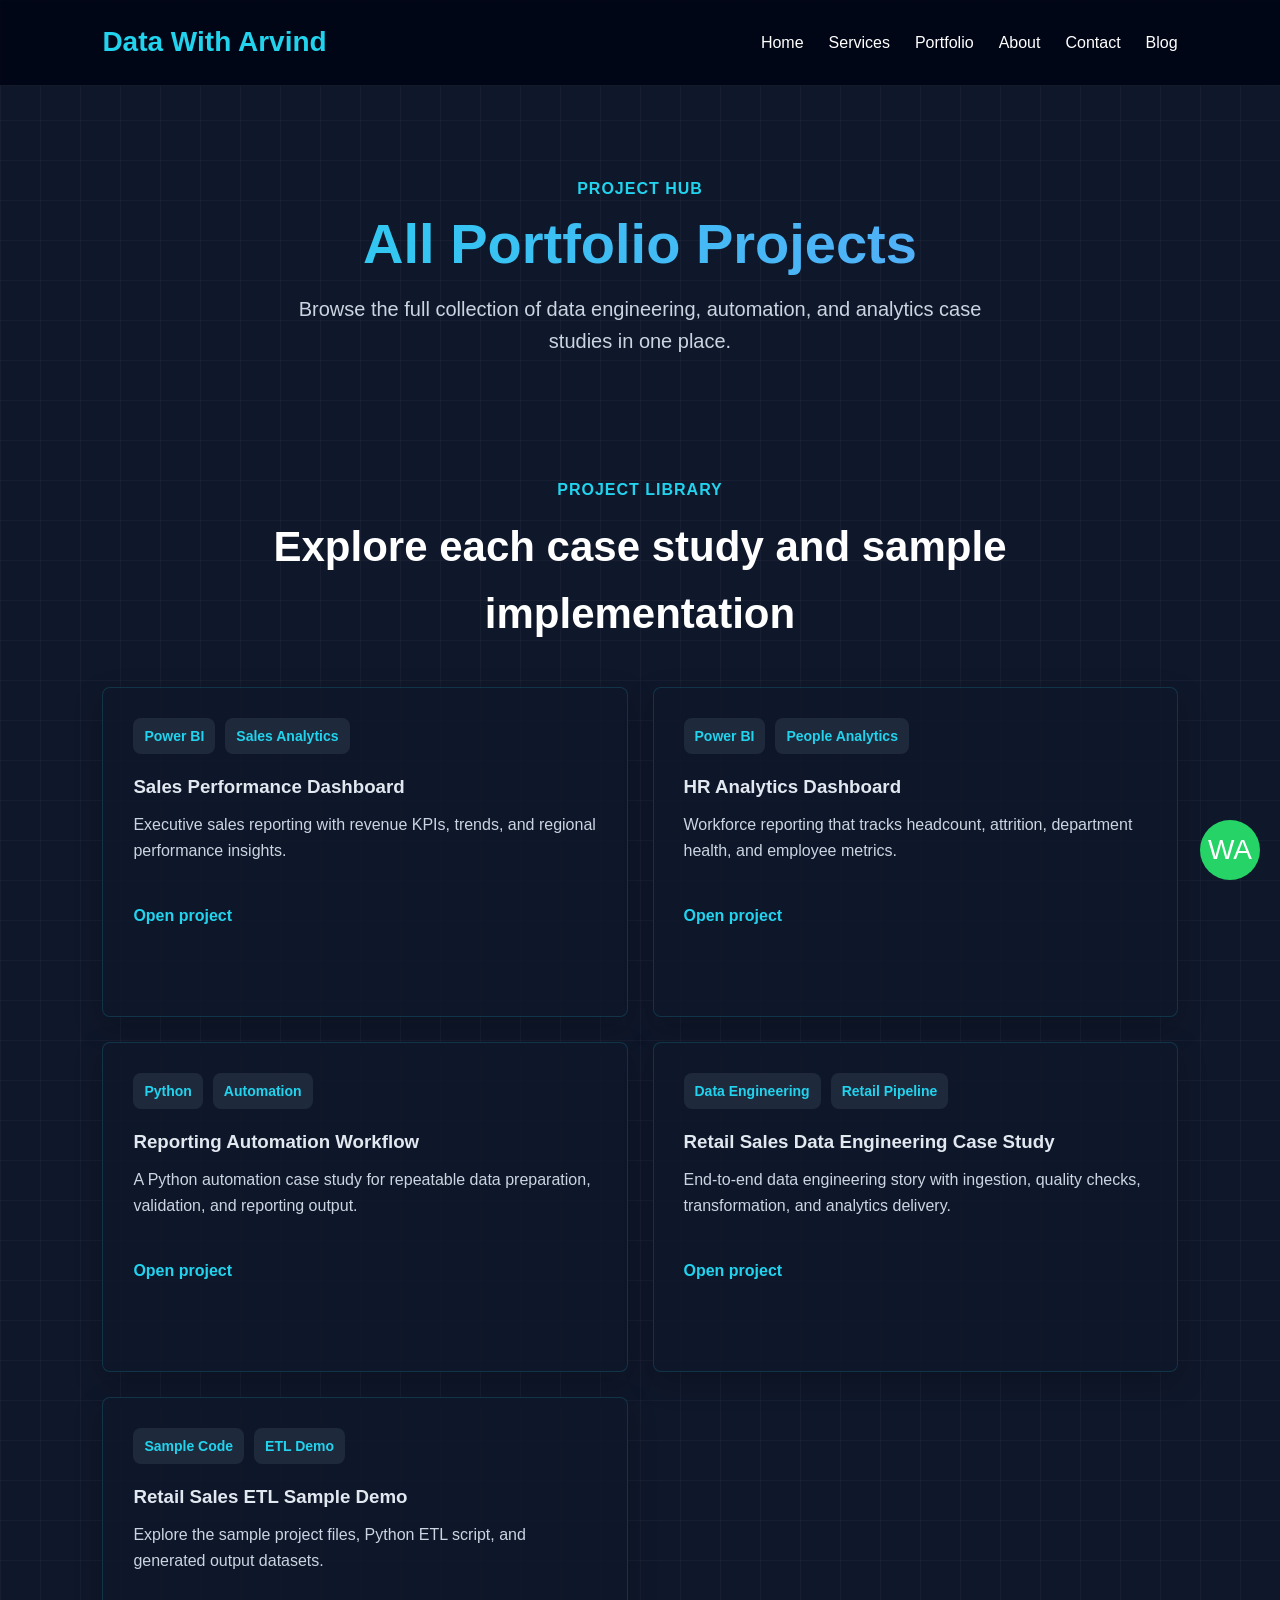
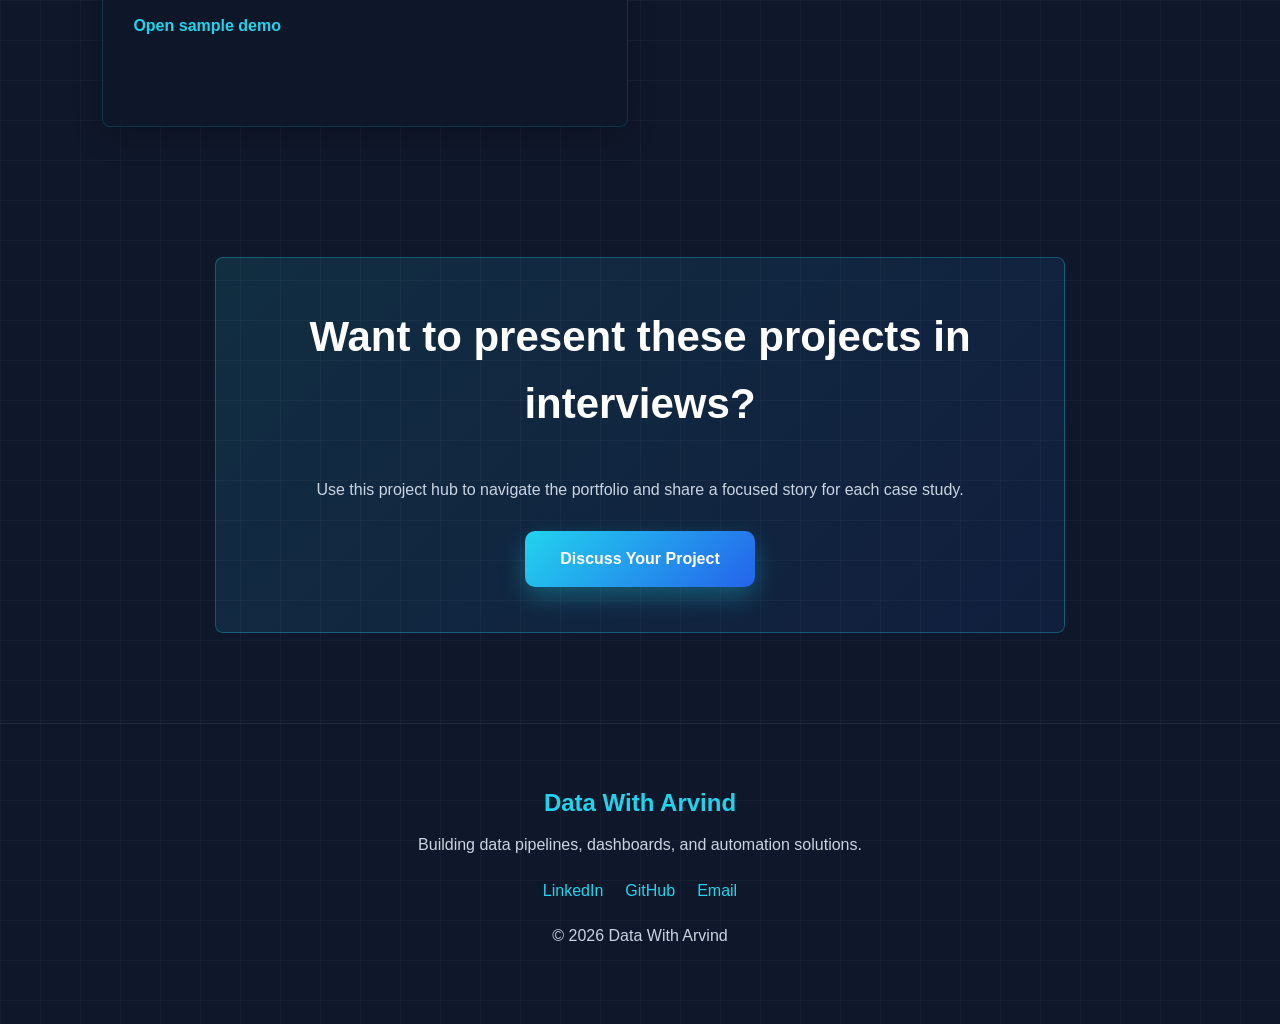
==== projects/index.html @ 4827dde5 "Add project hub navigation, portfolio button, and new project pages" ====
<!DOCTYPE html>
<html lang="en">
<head>
<meta charset="UTF-8">
<meta name="viewport" content="width=device-width, initial-scale=1.0">
<meta name="description" content="Project hub for Data With Arvind portfolio, showing data engineering, automation, and dashboard case studies.">
<title>Project Hub | Data With Arvind</title>
<link rel="stylesheet" href="../css/style.css">
</head>

<body>
<nav aria-label="Primary navigation">
<a class="logo" href="../index.html">Data With Arvind</a>
<ul>
<li><a href="../index.html">Home</a></li>
<li><a href="../services.html">Services</a></li>
<li><a href="../portfolio.html">Portfolio</a></li>
<li><a href="../about.html">About</a></li>
<li><a href="../contact.html">Contact</a></li>
<li><a href="../blog.html">Blog</a></li>
</ul>
</nav>

<main>
<section class="page-header portfolio-header">
<span class="section-kicker">Project Hub</span>
<h1>All Portfolio Projects</h1>
<p>Browse the full collection of data engineering, automation, and analytics case studies in one place.</p>
</section>

<section class="section" aria-labelledby="hub-title">
<span class="section-kicker">Project Library</span>
<h2 id="hub-title">Explore each case study and sample implementation</h2>
<div class="portfolio-grid">
<article class="card project-card">
<div class="project-meta">
<span>Power BI</span>
<span>Sales Analytics</span>
</div>
<h3>Sales Performance Dashboard</h3>
<p>Executive sales reporting with revenue KPIs, trends, and regional performance insights.</p>
<a href="sales-dashboard.html" class="text-link">Open project</a>
</article>

<article class="card project-card">
<div class="project-meta">
<span>Power BI</span>
<span>People Analytics</span>
</div>
<h3>HR Analytics Dashboard</h3>
<p>Workforce reporting that tracks headcount, attrition, department health, and employee metrics.</p>
<a href="hr-dashboard.html" class="text-link">Open project</a>
</article>

<article class="card project-card">
<div class="project-meta">
<span>Python</span>
<span>Automation</span>
</div>
<h3>Reporting Automation Workflow</h3>
<p>A Python automation case study for repeatable data preparation, validation, and reporting output.</p>
<a href="python-automation.html" class="text-link">Open project</a>
</article>

<article class="card project-card">
<div class="project-meta">
<span>Data Engineering</span>
<span>Retail Pipeline</span>
</div>
<h3>Retail Sales Data Engineering Case Study</h3>
<p>End-to-end data engineering story with ingestion, quality checks, transformation, and analytics delivery.</p>
<a href="data-engineering-case-study.html" class="text-link">Open project</a>
</article>

<article class="card project-card">
<div class="project-meta">
<span>Sample Code</span>
<span>ETL Demo</span>
</div>
<h3>Retail Sales ETL Sample Demo</h3>
<p>Explore the sample project files, Python ETL script, and generated output datasets.</p>
<a href="data-engineering-sample-demo.html" class="text-link">Open sample demo</a>
</article>
</div>
</section>

<section class="section cta-section" aria-labelledby="hub-cta-title">
<div class="cta-panel">
<h2 id="hub-cta-title">Want to present these projects in interviews?</h2>
<p>Use this project hub to navigate the portfolio and share a focused story for each case study.</p>
<a href="../contact.html" class="btn-primary">Discuss Your Project</a>
</div>
</section>
</main>

<footer class="footer">
<h2>Data With Arvind</h2>
<p>Building data pipelines, dashboards, and automation solutions.</p>
<div class="footer-links">
<a href="https://www.linkedin.com/" target="_blank" rel="noopener">LinkedIn</a>
<a href="https://github.com/" target="_blank" rel="noopener">GitHub</a>
<a href="mailto:data_with_arvind@gmail.com">Email</a>
</div>
<p>&copy; 2026 Data With Arvind</p>
</footer>

<a href="https://wa.me/918861333476" class="whatsapp-btn" aria-label="Chat on WhatsApp">
WA
</a>

</body>
</html>
---- css/style.css ----
/* RESET */
*{
    margin:0;
    padding:0;
    box-sizing:border-box;
    font-family:'Segoe UI',sans-serif;
}

/* BODY */
body{
    background:#0f172a;
    color:#ffffff;
    line-height:1.6;

    background-image:
    linear-gradient(rgba(255,255,255,.03) 1px, transparent 1px),
    linear-gradient(90deg, rgba(255,255,255,.03) 1px, transparent 1px);

    background-size:40px 40px;
}

/* NAVBAR */
nav{
    display:flex;
    justify-content:space-between;
    align-items:center;

    padding:20px 8%;

    position:sticky;
    top:0;
    z-index:1000;

    background:rgba(2,6,23,.95);
    backdrop-filter:blur(15px);

    border-bottom:1px solid rgba(255,255,255,.08);
}

.logo{
    font-size:28px;
    font-weight:700;
    color:#22d3ee;
    text-decoration:none;
}

nav ul{
    display:flex;
    gap:25px;
    list-style:none;
}

nav a{
    text-decoration:none;
    color:white;
    transition:.3s;
}

nav a:hover{
    color:#22d3ee;
}

/* HERO */
.hero{
    min-height:90vh;

    display:flex;
    align-items:center;
    justify-content:space-between;

    gap:50px;

    padding:80px 8%;
}

.hero-left,
.hero-right{
    flex:1;
}

.hero-right{
    display:flex;
    justify-content:center;
    align-items:center;
}

.hero-tag{
    color:#22d3ee;
    font-weight:600;
    letter-spacing:1px;
}

.hero h1{
    font-size:68px;
    line-height:1.1;
    margin:20px 0;

    background:linear-gradient(
    90deg,
    #22d3ee,
    #60a5fa
    );

    -webkit-background-clip:text;
    -webkit-text-fill-color:transparent;
}

.hero p{
    color:#cbd5e1;
    font-size:20px;
    max-width:650px;
}

/* BUTTONS */
.hero-buttons{
    display:flex;
    gap:15px;
    margin-top:30px;
}

.hero-benefits{
    list-style:none;
    margin:28px 0 0;
    padding:0;
    display:grid;
    gap:12px;
}

.hero-benefits li{
    color:#cbd5e1;
    padding-left:22px;
    position:relative;
}

.hero-benefits li:before{
    content:'✔';
    position:absolute;
    left:0;
    top:0;
    color:#22d3ee;
}

.btn-primary{
    display:inline-block;

    padding:15px 35px;

    border-radius:10px;

    text-decoration:none;
    font-weight:700;

    background:linear-gradient(
    135deg,
    #22d3ee,
    #2563eb
    );

    color:white;

    transition:.3s;

    box-shadow:
    0 10px 25px rgba(34,211,238,.3);
}

.btn-primary:hover{
    transform:translateY(-4px);
}

.btn-secondary{
    display:inline-block;

    padding:15px 35px;

    border-radius:10px;

    text-decoration:none;
    font-weight:700;

    border:2px solid #22d3ee;

    color:#22d3ee;

    transition:.3s;
}

.btn-secondary:hover{
    background:#22d3ee;
    color:black;
}

/* TRUST BADGES */
.trust-badges{
    display:flex;
    gap:15px;
    flex-wrap:wrap;

    margin-top:25px;

    color:#94a3b8;
}

/* SECTION */
.section{
    padding:90px 8%;
    position:relative;
}

.project-nav{
    padding:30px 8%;
}

.project-nav ul{
    display:flex;
    flex-wrap:wrap;
    gap:18px;
    list-style:none;
}

.project-nav li{
    background:rgba(30,41,59,.9);
    border:1px solid rgba(56,189,248,.2);
    border-radius:999px;
    padding:10px 18px;
}

.project-nav a{
    color:#7dd3fc;
    text-decoration:none;
    font-weight:600;
}

.project-nav a:hover{
    color:#ffffff;
}

.section.section-alt{
    background:rgba(255,255,255,.02);
    border-top:1px solid rgba(255,255,255,.06);
    border-bottom:1px solid rgba(255,255,255,.06);
}

.section h2{
    text-align:center;
    margin-bottom:40px;
    font-size:42px;
    max-width:760px;
    margin-left:auto;
    margin-right:auto;
}

.section h2{
    text-align:center;
    margin-bottom:40px;
    font-size:42px;
}

/* GRID */
.grid{
    display:grid;

    grid-template-columns:
    repeat(auto-fit,minmax(250px,1fr));

    gap:25px;
}

.analytics-grid{
    display:grid;
    grid-template-columns:repeat(auto-fit,minmax(260px,1fr));
    gap:25px;
    margin-top:40px;
}

.analysis-card{
    background:rgba(15,23,42,.92);
    border:1px solid rgba(34,211,238,.12);
    padding:28px;
}

.analysis-card h3{
    color:#60a5fa;
    margin-bottom:16px;
}

.analysis-card p{
    color:#cbd5e1;
    margin-bottom:22px;
}

.analysis-metrics{
    display:grid;
    grid-template-columns:1fr 1fr;
    gap:18px;
}

.analysis-metrics div{
    background:rgba(255,255,255,.05);
    padding:18px;
    border-radius:16px;
    border:1px solid rgba(255,255,255,.08);
}

.analysis-metrics strong{
    display:block;
    font-size:28px;
    color:#22d3ee;
    margin-bottom:8px;
}

.analysis-metrics span{
    color:#94a3b8;
}

.analysis-highlights{
    display:grid;
    grid-template-columns:1.2fr 0.8fr;
    gap:25px;
    margin-top:35px;
}

.analysis-chart-card,
.analysis-summary{
    padding:30px;
    background:rgba(15,23,42,.92);
    border:1px solid rgba(34,211,238,.12);
}

.ai-solutions{
    padding-top:30px;
    padding-bottom:30px;
}

.ai-grid{
    display:grid;
    grid-template-columns:repeat(auto-fit,minmax(260px,1fr));
    gap:24px;
    margin-top:30px;
}

.ai-card{
    background:linear-gradient(180deg, rgba(30,64,175,.95), rgba(15,23,42,.95));
    border:1px solid rgba(34,211,238,.18);
    padding:28px;
    border-radius:24px;
    box-shadow:0 20px 40px rgba(15,23,42,.3);
}

.ai-card h3{
    color:#7dd3fc;
    margin-bottom:18px;
}

.ai-card p{
    color:#cbd5e1;
    line-height:1.8;
}

.analysis-chart-card h3,
.analysis-summary h3{
    color:#60a5fa;
    margin-bottom:18px;
}

.mini-chart{
    display:flex;
    align-items:flex-end;
    gap:14px;
    height:160px;
    padding:20px 0 0;
}

.mini-bar{
    flex:1;
    border-radius:12px 12px 0 0;
    background:linear-gradient(180deg,#22d3ee,#4f46e5);
}

.mini-bar-one{height:42%;}
.mini-bar-two{height:68%;}
.mini-bar-three{height:52%;}
.mini-bar-four{height:86%;}
.mini-bar-five{height:74%;}

.analysis-summary p,
.analysis-summary li{
    color:#cbd5e1;
}

.analysis-summary ul{
    margin:18px 0 0;
    padding-left:20px;
}

.analysis-summary li{
    margin-bottom:12px;
}

.submissions-section{
    padding-top:40px;
}

.submission-status{
    margin-top:22px;
    padding:18px 22px;
    border-radius:12px;
    transition: background .2s ease, color .2s ease, border-color .2s ease;
    font-weight:600;
    line-height:1.5;
}

.submission-status.status-success {
    background:rgba(16,185,129,.16);
    color:#a7f3d0;
    border:1px solid rgba(16,185,129,.4);
}

.submission-status.status-error {
    background:rgba(248,113,113,.12);
    color:#fecaca;
    border:1px solid rgba(248,113,113,.4);
}

.submission-status.status-info {
    background:rgba(56,189,248,.12);
    color:#bae6fd;
    border:1px solid rgba(56,189,248,.4);
}

.submission-panel{
    margin-top:30px;
    display:grid;
    gap:20px;
}

.submissions-table{
    width:100%;
    border-collapse:collapse;
    background:rgba(15,23,42,.95);
    border:1px solid rgba(255,255,255,.08);
}

.submissions-table th,
.submissions-table td{
    padding:18px 16px;
    text-align:left;
    border-bottom:1px solid rgba(255,255,255,.08);
}

.submissions-table th{
    color:#22d3ee;
    font-weight:700;
}

.submissions-table td{
    color:#cbd5e1;
}

.submissions-table tr:last-child td{
    border-bottom:none;
}

#clear-submissions{
    justify-self:flex-start;
}

@media(max-width:900px){
    .submissions-table th,
    .submissions-table td{
        padding:14px 12px;
    }
    .analysis-highlights{
        grid-template-columns:1fr;
    }
}

/* CARDS */
.card{
    background:rgba(255,255,255,.05);

    padding:30px;

    border-radius:8px;

    border:1px solid rgba(255,255,255,.08);

    transition:.3s;

    box-shadow:
    0 10px 30px rgba(0,0,0,.2);
}

.card:hover{
    transform:translateY(-8px);
    border-color:#22d3ee;
}

.card h3{
    color:#22d3ee;
    margin-bottom:10px;
}

/* DASHBOARD CARD */
.dashboard-card{
    padding:35px;
    background:rgba(15,23,42,.95);
    border:1px solid rgba(255,255,255,.1);
    box-shadow:0 30px 60px rgba(0,0,0,.25);
}

.hero-image-container{
    display:none;
}

.dashboard-card{
    margin-top:0;
    position:relative;
    z-index:1;
}

.dashboard-topline{
    display:flex;
    align-items:center;
    justify-content:space-between;
    color:#94a3b8;
    margin-bottom:20px;
}

.dashboard-topline strong{
    color:#22d3ee;
}

.metric-row{
    display:grid;
    grid-template-columns:1fr 1fr;
    gap:15px;
}

.metric{
    background:#1e293b;

    padding:15px;

    border-radius:8px;

    margin-bottom:15px;
}

.metric span{
    color:#94a3b8;
}

.metric h2{
    color:#22d3ee;
    margin-top:5px;
}

.chart{
    height:140px;
    display:flex;
    align-items:end;
    gap:14px;
    margin-top:25px;
    padding:18px;
    border-radius:8px;
    background:rgba(15,23,42,.75);
    border:1px solid rgba(255,255,255,.08);
}

.chart-bar{
    flex:1;
    min-width:28px;
    border-radius:6px 6px 0 0;
    background:linear-gradient(180deg,#22d3ee,#2563eb);
}

.chart-bar-one{height:42%;}
.chart-bar-two{height:68%;}
.chart-bar-three{height:52%;}
.chart-bar-four{height:86%;}
.chart-bar-five{height:74%;}

/* TECHNOLOGY TAGS */
.tech-wrapper{
    text-align:center;
}

.tech-tag{
    display:inline-block;

    padding:10px 16px;

    margin:5px;

    border-radius:30px;

    background:#1e293b;

    color:#22d3ee;

    border:1px solid rgba(255,255,255,.08);
}

.section-kicker{
    display:block;
    color:#22d3ee;
    font-weight:700;
    text-align:center;
    text-transform:uppercase;
    letter-spacing:1px;
    margin-bottom:10px;
}

.section-intro{
    padding-top:50px;
}

.split-section{
    display:grid;
    grid-template-columns:1fr 1fr;
    gap:45px;
    align-items:center;
}

.why-text{
    max-width:520px;
}

.why-image-card{
    display:grid;
    gap:25px;
}

.why-highlight{
    padding:30px;
    background:rgba(34,211,238,.08);
    border:1px solid rgba(34,211,238,.2);
    border-radius:16px;
}

.why-highlight-title{
    font-size:20px;
    margin-bottom:18px;
    color:#e2e8f0;
}

.why-highlight-list{
    list-style:none;
    margin:0;
    padding:0;
}

.why-highlight-list li{
    padding-left:22px;
    margin-bottom:14px;
    position:relative;
    color:#cbd5e1;
}

.why-highlight-list li:before{
    content:'•';
    position:absolute;
    left:0;
    top:0;
    color:#22d3ee;
}

.split-section h2,
.split-section .section-kicker{
    text-align:left;
}

.split-section p{
    color:#cbd5e1;
    margin-bottom:14px;
}

.stats-grid{
    display:grid;
    grid-template-columns:repeat(2,1fr);
    gap:20px;
}

.stat-card{
    text-align:center;
}

.stat-card h3{
    font-size:40px;
}

.text-link{
    display:inline-block;
    color:#22d3ee;
    text-decoration:none;
    font-weight:700;
    margin-top:18px;
}

.text-link:hover{
    color:#60a5fa;
}

.project-card,
.service-card{
    position:relative;
    overflow:hidden;
    background:rgba(15,23,42,.9);
    border:1px solid rgba(34,211,238,.16);
    padding:30px;
}

.project-card:before,
.service-card:before{
    content:attr(data-icon);
    position:absolute;
    top:18px;
    right:18px;
    font-size:42px;
    opacity:.12;
}

.project-card h3,
.service-card h3{
    margin-top:0;
    color:#e2e8f0;
}

.project-card p,
.service-card p{
    color:#cbd5e1;
}

.project-card:hover,
.service-card:hover{
    transform:translateY(-6px);
}

.highlight-card ul{
    margin-left:20px;
    color:#cbd5e1;
}

.highlight-card li{
    margin-bottom:10px;
}

.cta-section{
    padding-top:40px;
}

.cta-panel{
    max-width:850px;
    margin:auto;
    text-align:center;
    padding:45px;
    border-radius:8px;
    border:1px solid rgba(34,211,238,.3);
    background:linear-gradient(135deg,rgba(34,211,238,.12),rgba(37,99,235,.1));
}

.cta-panel p{
    color:#cbd5e1;
    margin:16px 0 28px;
}

/* FOOTER */
.footer{
    text-align:center;

    padding:60px 20px;

    border-top:1px solid rgba(255,255,255,.08);
}

.footer h3{
    color:#22d3ee;
    margin-bottom:10px;
}

.footer h2{
    color:#22d3ee;
    margin-bottom:10px;
}

.footer p{
    color:#cbd5e1;
    margin-bottom:15px;
}

.footer-links{
    display:flex;
    justify-content:center;
    gap:22px;
    margin:20px 0;
}

.footer-links a{
    color:#22d3ee;
    text-decoration:none;
}

.footer-links a:hover{
    color:#60a5fa;
}

/* WHATSAPP BUTTON */
.whatsapp-btn{
    position:fixed;

    bottom:20px;
    right:20px;

    width:60px;
    height:60px;

    display:flex;
    justify-content:center;
    align-items:center;

    border-radius:50%;

    background:#25D366;

    color:white;

    text-decoration:none;

    font-size:28px;

    z-index:999;
}

/* ANIMATION */
.card{
    animation:fadeUp .8s ease;
}

@keyframes fadeUp{

    from{
        opacity:0;
        transform:translateY(30px);
    }

    to{
        opacity:1;
        transform:translateY(0);
    }
}

/* MOBILE */
@media(max-width:900px){

    .hero{
        flex-direction:column;
        text-align:center;
        padding:60px 6%;
    }

    .hero h1{
        font-size:42px;
    }

    .hero-buttons{
        justify-content:center;
        flex-wrap:wrap;
    }

    .trust-badges{
        justify-content:center;
    }

    .hero-right{
        width:100%;
    }

    .dashboard-card{
        margin-top:0;
    }

    nav{
        flex-direction:column;
        gap:15px;
    }

    nav ul{
        flex-wrap:wrap;
        justify-content:center;
    }

    .section h2{
        font-size:34px;
    }

    .split-section{
        grid-template-columns:1fr;
        text-align:center;
    }

    .why-image-card{
        grid-template-columns:1fr;
    }

    .split-section h2,
    .split-section .section-kicker{
        text-align:center;
    }

    .stats-grid{
        grid-template-columns:1fr 1fr;
    }
}

@media(max-width:560px){

    .metric-row,
    .stats-grid{
        grid-template-columns:1fr;
    }

    .chart{
        gap:8px;
        padding:12px;
    }

    .cta-panel{
        padding:30px 22px;
    }

    .footer-links{
        flex-wrap:wrap;
    }
}

.contact-section{

    min-height:80vh;

    display:grid;
    grid-template-columns:1fr 1fr;

    gap:50px;

    padding:100px 8%;

    align-items:center;
}

.contact-tag{
    color:#22d3ee;
    font-weight:600;
}

.contact-info h1{

    font-size:60px;

    margin:20px 0;

    background:
    linear-gradient(
    90deg,
    #22d3ee,
    #60a5fa
    );

    -webkit-background-clip:text;
    -webkit-text-fill-color:transparent;
}

.contact-info p{

    color:#cbd5e1;

    margin-bottom:30px;

    max-width:550px;
}

.contact-card{

    background:rgba(255,255,255,.05);

    border:1px solid rgba(255,255,255,.08);

    padding:18px 20px;

    border-radius:15px;

    margin-bottom:15px;

    transition:.3s;
}

.contact-card:hover{

    border-color:#22d3ee;

    transform:translateX(10px);
}

.contact-form-box{

    background:rgba(255,255,255,.05);

    border:1px solid rgba(255,255,255,.08);

    padding:35px;

    border-radius:20px;

    backdrop-filter:blur(15px);
}

.contact-form{

    display:flex;

    flex-direction:column;

    gap:15px;
}

.contact-form input,
.contact-form textarea{

    background:#1e293b;

    border:none;

    color:white;

    padding:15px;

    border-radius:10px;

    outline:none;
}

.contact-form input:focus,
.contact-form textarea:focus,
.contact-form select:focus{

    border:1px solid #22d3ee;
}

.contact-form button{

    background:
    linear-gradient(
    135deg,
    #22d3ee,
    #2563eb
    );

    color:white;

    border:none;

    padding:15px;

    border-radius:10px;

    cursor:pointer;

    font-weight:700;
}

.contact-form button:hover{

    transform:translateY(-3px);
}

.contact-section{
    display:grid;
    grid-template-columns:1fr 1fr;
    gap:50px;
    padding:80px 8%;
}

.contact-tag{
    color:#22d3ee;
    font-weight:600;
}

.contact-info h2{
    font-size:50px;
    margin:20px 0;
}

.contact-card{
    background:rgba(255,255,255,.05);
    border:1px solid rgba(255,255,255,.08);
    padding:18px;
    border-radius:15px;
    margin-bottom:15px;
}

.contact-form-box{
    background:rgba(255,255,255,.05);
    border:1px solid rgba(255,255,255,.08);
    padding:35px;
    border-radius:20px;
}

.contact-form{
    display:flex;
    flex-direction:column;
    gap:15px;
}

.contact-form input,
.contact-form textarea{
    background:#1e293b;
    color:white;
    border:none;
    padding:15px;
    border-radius:10px;
}

.contact-form button{
    background:linear-gradient(
    135deg,
    #22d3ee,
    #2563eb
    );
    color:white;
    border:none;
    padding:15px;
    border-radius:10px;
    cursor:pointer;
}

@media(max-width:900px){

.contact-section{
    grid-template-columns:1fr;
}

.contact-info{
    text-align:center;
}

}

/* CONTACT PAGE */
.page-header{
    padding:90px 8% 40px;
    text-align:center;
}

.page-header h1{
    font-size:56px;
    line-height:1.1;
    margin:12px 0 18px;
    background:linear-gradient(90deg,#22d3ee,#60a5fa);
    -webkit-background-clip:text;
    -webkit-text-fill-color:transparent;
}

.page-header p{
    max-width:720px;
    margin:auto;
    color:#cbd5e1;
    font-size:20px;
}

.contact-header{
    padding-bottom:20px;
}

.contact-section{
    min-height:auto;
    padding:60px 8% 80px;
    gap:45px;
}

.contact-info h2,
.contact-form-box h2{
    font-size:42px;
    margin:14px 0 20px;
}

.contact-list{
    display:grid;
    gap:15px;
}

.contact-highlights{
    display:grid;
    grid-template-columns:1fr 1fr;
    gap:15px;
    margin:28px 0;
}

.contact-highlights div{
    padding:18px;
    border-radius:8px;
    background:rgba(255,255,255,.05);
    border:1px solid rgba(255,255,255,.08);
}

.contact-highlights strong,
.contact-highlights span{
    display:block;
}

.contact-highlights strong{
    color:#22d3ee;
    margin-bottom:4px;
}

.contact-highlights span{
    color:#cbd5e1;
}

.contact-card{
    display:block;
    color:white;
    text-decoration:none;
    border-radius:8px;
}

.contact-card-label{
    display:block;
    color:#94a3b8;
    font-size:14px;
    margin-bottom:4px;
}

.contact-card strong{
    color:#ffffff;
    overflow-wrap:anywhere;
}

.contact-form-box{
    border-radius:8px;
}

.form-intro{
    color:#cbd5e1;
    margin-bottom:22px;
}

.form-grid{
    display:grid;
    grid-template-columns:1fr 1fr;
    gap:15px;
}

.form-field{
    display:flex;
    flex-direction:column;
    gap:7px;
}

.form-field label{
    color:#cbd5e1;
    font-weight:600;
}

.contact-form input,
.contact-form textarea,
.contact-form select{
    border:1px solid transparent;
}

.contact-form select{
    background:#1e293b;
    color:white;
    padding:15px;
    border-radius:10px;
    outline:none;
}

.contact-form textarea{
    resize:vertical;
}

.contact-form button{
    font-weight:700;
    transition:.3s;
}

.contact-support{
    padding-top:20px;
}

@media(max-width:900px){

    .page-header h1{
        font-size:42px;
    }

    .page-header p{
        font-size:18px;
    }

    .contact-section{
        padding-top:40px;
    }

    .contact-highlights{
        max-width:620px;
        margin:28px auto;
    }
}

@media(max-width:560px){

    .page-header{
        padding-top:60px;
    }

    .contact-info h2,
    .contact-form-box h2{
        font-size:32px;
    }

    .contact-highlights,
    .form-grid{
        grid-template-columns:1fr;
    }
}

/* SERVICES PAGE */
.services-header{
    padding-bottom:30px;
}

.service-overview{
    padding-top:50px;
}

.service-grid{
    display:grid;
    grid-template-columns:repeat(2,minmax(0,1fr));
    gap:25px;
}

.service-card{
    position:relative;
    overflow:hidden;
}

.service-card::before{
    content:"";
    position:absolute;
    inset:0 0 auto;
    height:4px;
    background:linear-gradient(90deg,#22d3ee,#60a5fa);
}

.service-number{
    display:inline-flex;
    align-items:center;
    justify-content:center;
    width:44px;
    height:44px;
    border-radius:8px;
    background:#1e293b;
    color:#22d3ee;
    font-weight:800;
    margin-bottom:18px;
}

.service-card p,
.deliverable-card p{
    color:#cbd5e1;
}

.service-card ul{
    margin:18px 0 0 20px;
    color:#cbd5e1;
}

.service-card li{
    margin-bottom:8px;
}

.process-list{
    display:grid;
    gap:16px;
}

.process-card{
    padding:22px;
}

.process-card strong{
    display:block;
    color:#22d3ee;
    font-size:22px;
    margin-bottom:8px;
}

.process-card p{
    margin-bottom:0;
}

@media(max-width:900px){

    .service-grid{
        grid-template-columns:1fr;
    }
}

/* PORTFOLIO PAGE */
.portfolio-header{
    padding-bottom:30px;
}

.portfolio-summary{
    padding-top:50px;
}

.portfolio-stats{
    display:grid;
    grid-template-columns:repeat(4,minmax(0,1fr));
    gap:20px;
}

.portfolio-grid{
    display:grid;
    grid-template-columns:repeat(2,minmax(0,1fr));
    gap:25px;
}

.project-card{
    display:flex;
    flex-direction:column;
    min-height:330px;
}

.featured-project{
    background:
    linear-gradient(135deg,rgba(34,211,238,.13),rgba(37,99,235,.08)),
    rgba(255,255,255,.05);
}

.project-meta,
.project-outcomes{
    display:flex;
    flex-wrap:wrap;
    gap:10px;
}

.project-meta{
    margin-bottom:18px;
}

.project-meta span,
.project-outcomes span{
    display:inline-flex;
    align-items:center;
    min-height:34px;
    padding:7px 11px;
    border-radius:8px;
    background:#1e293b;
    color:#22d3ee;
    font-size:14px;
    font-weight:700;
}

.project-card p{
    color:#cbd5e1;
    margin-bottom:22px;
}

.project-outcomes{
    margin-top:auto;
}

.project-outcomes span{
    color:#cbd5e1;
    border:1px solid rgba(255,255,255,.08);
}

@media(max-width:900px){

    .portfolio-stats,
    .portfolio-grid{
        grid-template-columns:1fr 1fr;
    }
}

@media(max-width:560px){

    .portfolio-stats,
    .portfolio-grid{
        grid-template-columns:1fr;
    }
}

/* BLOG PAGE */
.blog-header{
    padding-bottom:30px;
}

.blog-feature{
    padding-top:50px;
}

.featured-post{
    display:flex;
    align-items:end;
    justify-content:space-between;
    gap:30px;
    background:
    linear-gradient(135deg,rgba(34,211,238,.13),rgba(37,99,235,.08)),
    rgba(255,255,255,.05);
}

.featured-post h2{
    text-align:left;
    margin:10px 0 14px;
}

.featured-post p,
.blog-card p{
    color:#cbd5e1;
}

.blog-grid{
    display:grid;
    grid-template-columns:repeat(2,minmax(0,1fr));
    gap:25px;
}

.blog-card{
    min-height:260px;
    display:flex;
    flex-direction:column;
}

.post-category{
    display:inline-flex;
    width:max-content;
    padding:7px 11px;
    border-radius:8px;
    background:#1e293b;
    color:#22d3ee;
    font-size:14px;
    font-weight:800;
    margin-bottom:14px;
}

.post-meta{
    display:flex;
    flex-wrap:wrap;
    gap:10px;
    margin-top:auto;
    padding-top:20px;
}

.post-meta span{
    display:inline-flex;
    align-items:center;
    min-height:32px;
    padding:6px 10px;
    border-radius:8px;
    border:1px solid rgba(255,255,255,.08);
    color:#cbd5e1;
    background:#1e293b;
    font-size:14px;
}

.topic-list{
    display:grid;
    gap:16px;
}

.topic-card{
    display:block;
    color:white;
    text-decoration:none;
    padding:24px;
}

.topic-card strong,
.topic-card span{
    display:block;
}

.topic-card strong{
    color:#22d3ee;
    font-size:22px;
    margin-bottom:8px;
}

.topic-card span{
    color:#cbd5e1;
}

@media(max-width:900px){

    .featured-post{
        align-items:flex-start;
        flex-direction:column;
    }

    .blog-grid{
        grid-template-columns:1fr;
    }
}

/* ABOUT PAGE */
.about-header{
    padding-bottom:30px;
}

.about-profile{
    padding-top:50px;
}

.about-card ul{
    margin-left:20px;
    color:#cbd5e1;
}

.about-card li{
    margin-bottom:10px;
}

.about-skill-grid{
    display:grid;
    grid-template-columns:repeat(4,minmax(0,1fr));
    gap:25px;
}

.about-skill-card{
    min-height:260px;
}

.about-skill-card p{
    color:#cbd5e1;
}

@media(max-width:1100px){

    .about-skill-grid{
        grid-template-columns:repeat(2,minmax(0,1fr));
    }
}

@media(max-width:560px){

    .about-skill-grid{
        grid-template-columns:1fr;
    }
}
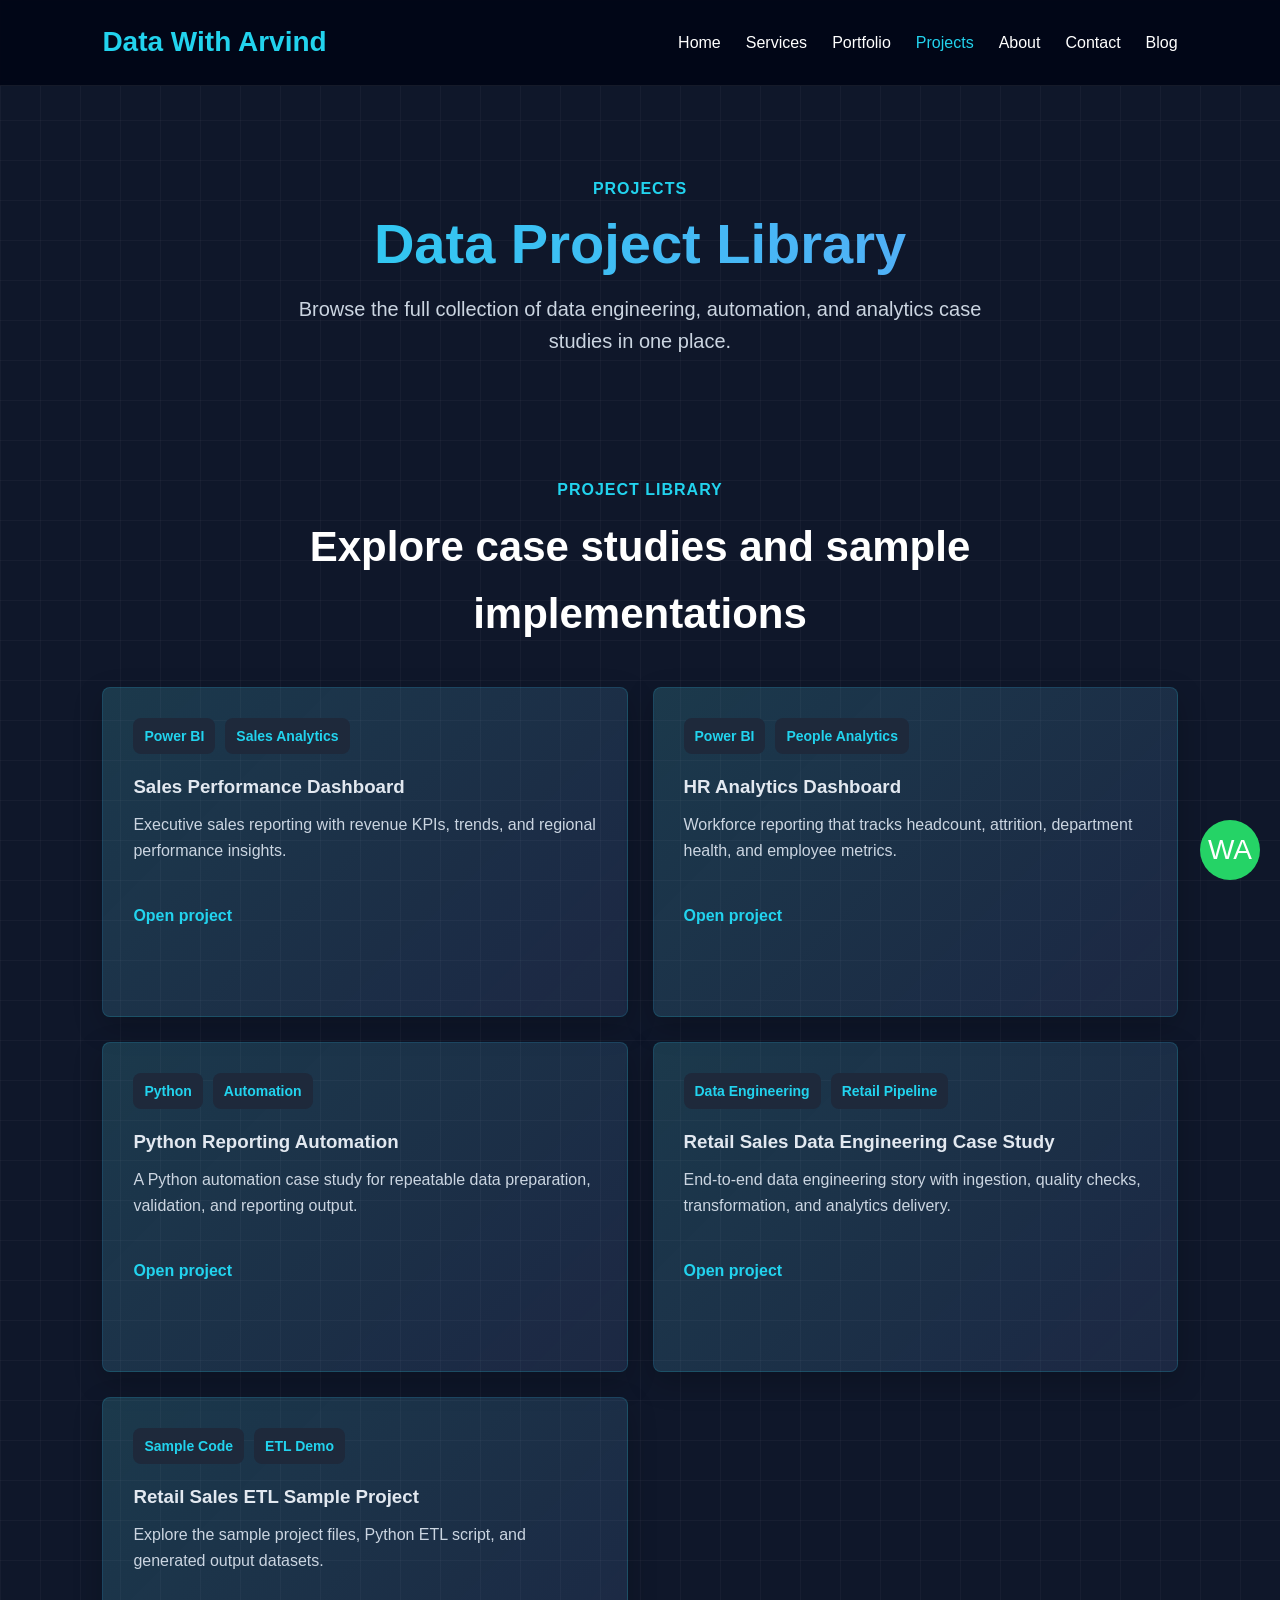
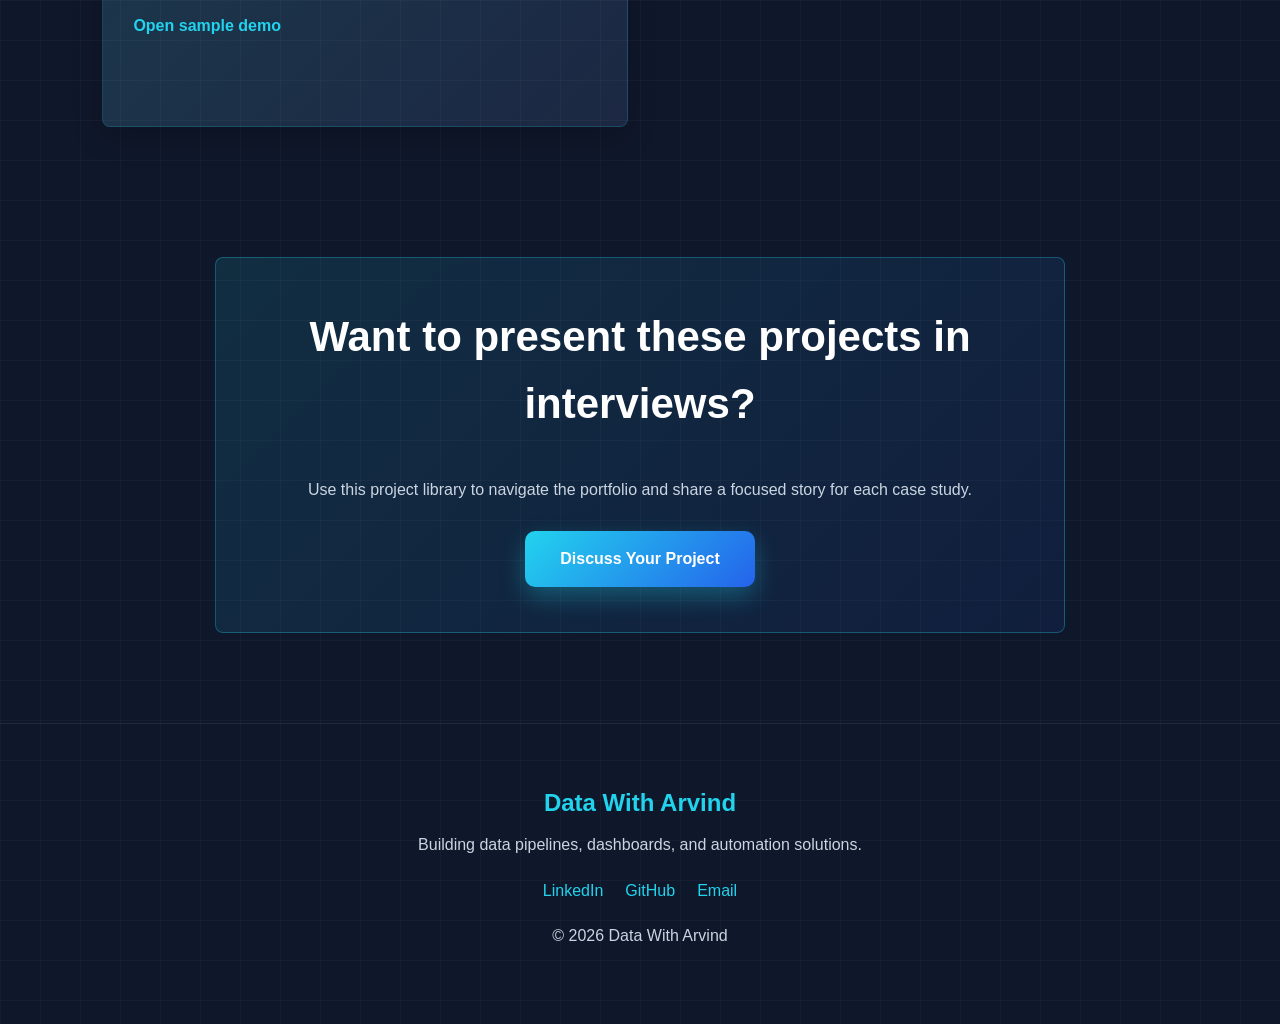
==== commit 8f624073: "Add CSV data analyzer preview" ====
--- a/projects/index.html
+++ b/projects/index.html
@@ -3,8 +3,8 @@
 <head>
 <meta charset="UTF-8">
 <meta name="viewport" content="width=device-width, initial-scale=1.0">
-<meta name="description" content="Project hub for Data With Arvind portfolio, showing data engineering, automation, and dashboard case studies.">
-<title>Project Hub | Data With Arvind</title>
+<meta name="description" content="Project library for Data With Arvind, showing data engineering, automation, and dashboard case studies.">
+<title>Projects | Data With Arvind</title>
 <link rel="stylesheet" href="../css/style.css">
 </head>
 
@@ -15,6 +15,7 @@
 <li><a href="../index.html">Home</a></li>
 <li><a href="../services.html">Services</a></li>
 <li><a href="../portfolio.html">Portfolio</a></li>
+<li><a href="index.html" aria-current="page">Projects</a></li>
 <li><a href="../about.html">About</a></li>
 <li><a href="../contact.html">Contact</a></li>
 <li><a href="../blog.html">Blog</a></li>
@@ -23,16 +24,16 @@
 
 <main>
 <section class="page-header portfolio-header">
-<span class="section-kicker">Project Hub</span>
-<h1>All Portfolio Projects</h1>
+<span class="section-kicker">Projects</span>
+<h1>Data Project Library</h1>
 <p>Browse the full collection of data engineering, automation, and analytics case studies in one place.</p>
 </section>
 
 <section class="section" aria-labelledby="hub-title">
 <span class="section-kicker">Project Library</span>
-<h2 id="hub-title">Explore each case study and sample implementation</h2>
+<h2 id="hub-title">Explore case studies and sample implementations</h2>
 <div class="portfolio-grid">
-<article class="card project-card">
+<article class="card project-card featured-project">
 <div class="project-meta">
 <span>Power BI</span>
 <span>Sales Analytics</span>
@@ -42,7 +43,7 @@
 <a href="sales-dashboard.html" class="text-link">Open project</a>
 </article>
 
-<article class="card project-card">
+<article class="card project-card featured-project">
 <div class="project-meta">
 <span>Power BI</span>
 <span>People Analytics</span>
@@ -52,17 +53,17 @@
 <a href="hr-dashboard.html" class="text-link">Open project</a>
 </article>
 
-<article class="card project-card">
+<article class="card project-card featured-project">
 <div class="project-meta">
 <span>Python</span>
 <span>Automation</span>
 </div>
-<h3>Reporting Automation Workflow</h3>
+<h3>Python Reporting Automation</h3>
 <p>A Python automation case study for repeatable data preparation, validation, and reporting output.</p>
 <a href="python-automation.html" class="text-link">Open project</a>
 </article>
 
-<article class="card project-card">
+<article class="card project-card featured-project">
 <div class="project-meta">
 <span>Data Engineering</span>
 <span>Retail Pipeline</span>
@@ -72,12 +73,12 @@
 <a href="data-engineering-case-study.html" class="text-link">Open project</a>
 </article>
 
-<article class="card project-card">
+<article class="card project-card featured-project">
 <div class="project-meta">
 <span>Sample Code</span>
 <span>ETL Demo</span>
 </div>
-<h3>Retail Sales ETL Sample Demo</h3>
+<h3>Retail Sales ETL Sample Project</h3>
 <p>Explore the sample project files, Python ETL script, and generated output datasets.</p>
 <a href="data-engineering-sample-demo.html" class="text-link">Open sample demo</a>
 </article>
@@ -87,7 +88,7 @@
 <section class="section cta-section" aria-labelledby="hub-cta-title">
 <div class="cta-panel">
 <h2 id="hub-cta-title">Want to present these projects in interviews?</h2>
-<p>Use this project hub to navigate the portfolio and share a focused story for each case study.</p>
+<p>Use this project library to navigate the portfolio and share a focused story for each case study.</p>
 <a href="../contact.html" class="btn-primary">Discuss Your Project</a>
 </div>
 </section>
--- a/css/style.css
+++ b/css/style.css
@@ -60,6 +60,10 @@
     color:#22d3ee;
 }
 
+nav a[aria-current="page"]{
+    color:#22d3ee;
+}
+
 /* HERO */
 .hero{
     min-height:90vh;
@@ -133,7 +137,7 @@
 }
 
 .hero-benefits li:before{
-    content:'✔';
+    content:'+';
     position:absolute;
     left:0;
     top:0;
@@ -250,12 +254,6 @@
     margin-right:auto;
 }
 
-.section h2{
-    text-align:center;
-    margin-bottom:40px;
-    font-size:42px;
-}
-
 /* GRID */
 .grid{
     display:grid;
@@ -395,6 +393,803 @@
 
 .analysis-summary li{
     margin-bottom:12px;
+}
+
+.analyzer-teaser-section{
+    padding-top:60px;
+}
+
+.analyzer-teaser{
+    display:flex;
+    align-items:center;
+    justify-content:space-between;
+    gap:28px;
+    padding:30px;
+    border-radius:8px;
+    background:linear-gradient(135deg,rgba(34,211,238,.12),rgba(15,23,42,.92));
+    border:1px solid rgba(34,211,238,.18);
+}
+
+.analyzer-teaser h2{
+    margin-bottom:12px;
+}
+
+.analyzer-teaser p{
+    color:#cbd5e1;
+    max-width:760px;
+}
+
+.analyzer-header{
+    background:
+        linear-gradient(135deg,rgba(8,47,73,.78),rgba(15,23,42,.92)),
+        radial-gradient(circle at 85% 20%,rgba(34,211,238,.18),transparent 32%);
+}
+
+.analyzer-workspace{
+    margin:52px auto;
+    padding:28px;
+    border-radius:8px;
+    background:
+        linear-gradient(135deg,rgba(15,23,42,.94),rgba(2,6,23,.92)),
+        radial-gradient(circle at top left,rgba(34,211,238,.08),transparent 32%);
+    border:1px solid rgba(148,163,184,.16);
+    box-shadow:0 24px 70px rgba(2,6,23,.28);
+}
+
+.analyzer-command-bar{
+    display:flex;
+    align-items:flex-end;
+    justify-content:space-between;
+    gap:28px;
+    margin-bottom:20px;
+    padding-bottom:22px;
+    border-bottom:1px solid rgba(148,163,184,.12);
+}
+
+.analyzer-command-bar h2{
+    margin-bottom:0;
+    font-size:34px;
+}
+
+.analyzer-shell{
+    display:grid;
+    grid-template-columns:minmax(0,1.35fr) minmax(300px,.65fr);
+    gap:22px;
+    align-items:start;
+}
+
+.analysis-overview-grid{
+    display:grid;
+    grid-template-columns:repeat(3,minmax(0,1fr));
+    gap:16px;
+    margin-top:22px;
+}
+
+.analysis-overview-card{
+    min-width:0;
+    padding:22px;
+    border-radius:8px;
+    background:rgba(15,23,42,.82);
+    border:1px solid rgba(148,163,184,.14);
+    box-shadow:inset 0 1px 0 rgba(255,255,255,.04);
+}
+
+.analysis-overview-card span{
+    color:#94a3b8;
+    display:block;
+    font-weight:800;
+    margin-bottom:8px;
+}
+
+.analysis-overview-card strong{
+    color:#38bdf8;
+    display:block;
+    font-size:32px;
+    line-height:1.1;
+    margin-bottom:8px;
+}
+
+.analysis-overview-card small{
+    color:#a7f3d0;
+}
+
+.analyzer-dashboard-grid{
+    display:grid;
+    grid-template-columns:minmax(420px,1.45fr) repeat(2,minmax(220px,.7fr));
+    gap:18px;
+    margin-top:22px;
+}
+
+.analyzer-dashboard-grid .dashboard-card-mini{
+    grid-row:span 2;
+}
+
+.analyzer-paid-card{
+    grid-column:span 2;
+}
+
+.live-demo-section{
+    padding-top:60px;
+}
+
+.live-demo-layout{
+    display:grid;
+    grid-template-columns:1.5fr .8fr;
+    gap:25px;
+    align-items:stretch;
+}
+
+.live-demo-panel{
+    background:rgba(15,23,42,.86);
+    border-color:rgba(148,163,184,.14);
+    box-shadow:inset 0 1px 0 rgba(255,255,255,.04);
+}
+
+.live-demo-topline{
+    display:flex;
+    justify-content:space-between;
+    gap:20px;
+    align-items:center;
+    margin-bottom:20px;
+}
+
+.live-demo-topline span,
+.live-metric-card span{
+    display:block;
+    color:#94a3b8;
+    font-weight:700;
+}
+
+.live-demo-topline strong{
+    display:block;
+    color:#22d3ee;
+    margin-top:4px;
+}
+
+.live-demo-button{
+    background:rgba(15,23,42,.8);
+    cursor:pointer;
+}
+
+.dataset-actions{
+    display:flex;
+    flex-wrap:wrap;
+    gap:12px;
+    justify-content:flex-end;
+}
+
+.csv-upload-control{
+    display:inline-block;
+    padding:13px 20px;
+    border-radius:8px;
+    background:#0ea5e9;
+    color:#ffffff;
+    cursor:pointer;
+    font-weight:800;
+    box-shadow:0 10px 24px rgba(14,165,233,.18);
+}
+
+#csv-upload{
+    width:1px;
+    height:1px;
+    opacity:0;
+    overflow:hidden;
+    position:absolute;
+}
+
+.live-demo-metrics{
+    display:grid;
+    gap:18px;
+}
+
+.live-metric-card{
+    min-height:120px;
+    display:flex;
+    flex-direction:column;
+    justify-content:center;
+    background:rgba(15,23,42,.88);
+    border-color:rgba(148,163,184,.14);
+}
+
+.live-metric-card strong{
+    color:#22d3ee;
+    font-size:34px;
+    line-height:1.1;
+    margin:10px 0;
+}
+
+.live-metric-card small{
+    color:#cbd5e1;
+}
+
+.dataset-workflow{
+    display:grid;
+    grid-template-columns:repeat(4,minmax(0,1fr));
+    gap:12px;
+    margin:22px 0;
+}
+
+.workflow-step{
+    min-height:92px;
+    display:grid;
+    grid-template-columns:auto 1fr;
+    grid-template-areas:
+        "number title"
+        "number note";
+    align-items:center;
+    justify-content:start;
+    gap:2px 12px;
+    padding:16px;
+    border-radius:8px;
+    background:rgba(15,23,42,.78);
+    border:1px solid rgba(148,163,184,.16);
+    color:#cbd5e1;
+    text-align:left;
+    cursor:pointer;
+}
+
+.workflow-step span{
+    grid-area:number;
+    width:38px;
+    height:38px;
+    display:grid;
+    place-items:center;
+    border-radius:8px;
+    background:rgba(34,211,238,.1);
+    color:#7dd3fc;
+    font-size:13px;
+    font-weight:900;
+}
+
+.workflow-step strong{
+    grid-area:title;
+    color:#e2e8f0;
+    font-size:16px;
+    line-height:1.2;
+}
+
+.workflow-step small{
+    grid-area:note;
+    color:#94a3b8;
+    line-height:1.3;
+}
+
+.workflow-step:hover,
+.workflow-step.is-active{
+    background:linear-gradient(135deg,rgba(14,165,233,.2),rgba(15,23,42,.88));
+    border-color:rgba(34,211,238,.42);
+    color:#ffffff;
+}
+
+.workflow-step.is-active{
+    box-shadow:0 16px 34px rgba(2,6,23,.22),0 0 0 3px rgba(34,211,238,.08);
+}
+
+.workflow-step.is-active span{
+    background:#0ea5e9;
+    color:#ffffff;
+}
+
+.data-stage-panel[hidden]{
+    display:none!important;
+}
+
+.data-stage-panel{
+    animation:stageFade .18s ease-out;
+}
+
+@keyframes stageFade{
+    from{
+        opacity:.65;
+        transform:translateY(6px);
+    }
+    to{
+        opacity:1;
+        transform:translateY(0);
+    }
+}
+
+.dataset-tables{
+    display:grid;
+    grid-template-columns:1fr;
+    gap:18px;
+    align-items:start;
+}
+
+.preview-table-card{
+    min-width:0;
+    padding:18px;
+    border-radius:8px;
+    background:rgba(2,6,23,.38);
+    border:1px solid rgba(148,163,184,.12);
+}
+
+.cleaned-preview-card{
+    border-color:rgba(34,211,238,.22);
+    background:linear-gradient(135deg,rgba(34,211,238,.08),rgba(2,6,23,.42));
+}
+
+.dataset-tables h3{
+    color:#7dd3fc;
+    font-size:18px;
+    margin-bottom:12px;
+}
+
+.table-scroll{
+    max-width:100%;
+    max-height:320px;
+    overflow:auto;
+    border-radius:8px;
+    border:1px solid rgba(255,255,255,.08);
+}
+
+.demo-table{
+    width:100%;
+    min-width:720px;
+    border-collapse:collapse;
+    background:rgba(2,6,23,.5);
+    table-layout:fixed;
+}
+
+.dashboard-card-mini{
+    min-height:230px;
+    overflow:hidden;
+    background:rgba(15,23,42,.9);
+    border-color:rgba(148,163,184,.14);
+}
+
+.chart-card-heading{
+    display:flex;
+    align-items:flex-start;
+    justify-content:space-between;
+    gap:18px;
+    margin-bottom:12px;
+}
+
+.chart-card-heading span{
+    color:#94a3b8;
+    display:block;
+    font-weight:800;
+    margin-bottom:6px;
+}
+
+.chart-card-heading strong{
+    color:#e2e8f0;
+    display:block;
+    font-size:22px;
+    line-height:1.25;
+}
+
+.chart-card-heading small{
+    color:#a7f3d0;
+    max-width:230px;
+    text-align:right;
+}
+
+.chart-stat-row{
+    display:grid;
+    grid-template-columns:repeat(2,minmax(0,1fr));
+    gap:12px;
+    margin-bottom:14px;
+}
+
+.chart-stat-row div,
+.chart-kpi-card{
+    padding:14px;
+    border-radius:8px;
+    background:rgba(2,6,23,.42);
+    border:1px solid rgba(148,163,184,.12);
+}
+
+.chart-stat-row span,
+.chart-kpi-card span{
+    color:#94a3b8;
+    display:block;
+    font-size:12px;
+    font-weight:900;
+    margin-bottom:6px;
+}
+
+.chart-stat-row strong,
+.chart-kpi-card strong{
+    color:#e2e8f0;
+    display:block;
+    font-size:22px;
+    line-height:1.2;
+}
+
+.chart-kpi-card strong{
+    color:#38bdf8;
+    font-size:28px;
+    margin:8px 0;
+}
+
+.chart-kpi-card small{
+    color:#cbd5e1;
+}
+
+.dashboard-card-mini canvas{
+    width:100%;
+    height:280px;
+    display:block;
+    margin-top:12px;
+    border-radius:8px;
+    background:#020617;
+    border:1px solid rgba(255,255,255,.08);
+    box-shadow:inset 0 1px 0 rgba(255,255,255,.06),0 18px 45px rgba(2,6,23,.24);
+}
+
+.dashboard-bars{
+    display:grid;
+    gap:10px;
+    margin-top:14px;
+}
+
+.dashboard-bar-row{
+    display:grid;
+    grid-template-columns:minmax(82px,.75fr) 1fr minmax(52px,auto);
+    gap:12px;
+    align-items:center;
+    color:#e2e8f0;
+    font-size:13px;
+    padding:10px 12px;
+    border-radius:8px;
+    background:rgba(15,23,42,.72);
+    border:1px solid rgba(148,163,184,.12);
+}
+
+.dashboard-bar-track{
+    height:13px;
+    overflow:hidden;
+    border-radius:999px;
+    background:rgba(148,163,184,.16);
+    box-shadow:inset 0 1px 3px rgba(2,6,23,.5);
+}
+
+.dashboard-bar-fill{
+    height:100%;
+    border-radius:999px;
+    background:linear-gradient(90deg,#22d3ee,#2563eb,#a7f3d0);
+    box-shadow:0 0 18px rgba(34,211,238,.35);
+}
+
+.dashboard-bar-row strong{
+    color:#a7f3d0;
+    text-align:right;
+}
+
+.dashboard-empty-state{
+    padding:18px;
+    border-radius:8px;
+    color:#94a3b8;
+    background:rgba(15,23,42,.72);
+    border:1px dashed rgba(148,163,184,.24);
+    text-align:center;
+}
+
+.model-output-card{
+    border-color:rgba(34,197,94,.2);
+    background:linear-gradient(135deg,rgba(22,163,74,.14),rgba(15,23,42,.9));
+}
+
+.model-output-card strong{
+    color:#a7f3d0;
+    display:block;
+    font-size:30px;
+    line-height:1.3;
+    margin:12px 0;
+}
+
+.model-output-card small{
+    display:block;
+    color:#cbd5e1;
+    padding-top:9px;
+    border-top:1px solid rgba(255,255,255,.07);
+}
+
+.model-output-card small + small{
+    margin-top:9px;
+}
+
+.quality-audit-card{
+    background:rgba(15,23,42,.9);
+    border-color:rgba(148,163,184,.14);
+}
+
+.quality-row{
+    display:flex;
+    align-items:center;
+    justify-content:space-between;
+    gap:12px;
+    padding:10px 0;
+    border-bottom:1px solid rgba(255,255,255,.07);
+}
+
+.quality-row:last-child{
+    border-bottom:none;
+}
+
+.quality-row small{
+    color:#cbd5e1;
+}
+
+.quality-row strong{
+    color:#22d3ee;
+    font-size:18px;
+}
+
+.pbi-kpi-card{
+    border-color:rgba(96,165,250,.22);
+    background:linear-gradient(135deg,rgba(37,99,235,.12),rgba(15,23,42,.9));
+}
+
+.dataset-relationship-card{
+    border-color:rgba(34,211,238,.22);
+    background:linear-gradient(135deg,rgba(14,165,233,.13),rgba(15,23,42,.9));
+}
+
+.dataset-relationship-card strong{
+    color:#22d3ee;
+    display:block;
+    font-size:34px;
+    line-height:1.1;
+    margin:10px 0;
+}
+
+.dataset-relationship-card small{
+    color:#cbd5e1;
+    display:block;
+}
+
+.demo-table th,
+.demo-table td{
+    padding:11px 10px;
+    border-bottom:1px solid rgba(255,255,255,.07);
+    color:#cbd5e1;
+    text-align:left;
+    font-size:14px;
+    overflow-wrap:anywhere;
+    vertical-align:top;
+}
+
+.demo-table th{
+    color:#22d3ee;
+    font-weight:800;
+    background:rgba(15,23,42,.9);
+    position:sticky;
+    top:0;
+    z-index:1;
+}
+
+.demo-table tr:last-child td{
+    border-bottom:none;
+}
+
+.ai-insight-panel{
+    margin-top:20px;
+    padding:22px;
+    border-radius:8px;
+    background:rgba(15,23,42,.84);
+    border:1px solid rgba(148,163,184,.14);
+}
+
+.ai-insight-heading{
+    display:flex;
+    align-items:center;
+    justify-content:space-between;
+    gap:16px;
+    margin-bottom:14px;
+}
+
+.ai-insight-heading span{
+    color:#94a3b8;
+    font-weight:800;
+}
+
+.ai-insight-heading strong{
+    color:#22d3ee;
+}
+
+.ai-insight-panel ul{
+    display:grid;
+    gap:10px;
+    margin:0;
+    padding:0;
+    list-style:none;
+}
+
+.ai-insight-panel li{
+    color:#cbd5e1;
+    padding:11px 12px 11px 34px;
+    position:relative;
+    border-radius:8px;
+    background:rgba(2,6,23,.34);
+    border:1px solid rgba(148,163,184,.08);
+}
+
+.ai-insight-panel li:before{
+    content:'+';
+    position:absolute;
+    left:14px;
+    top:11px;
+    color:#22d3ee;
+}
+
+.decision-brief-panel{
+    margin-top:20px;
+    padding:22px;
+    border-radius:8px;
+    background:linear-gradient(135deg,rgba(22,163,74,.12),rgba(15,23,42,.86));
+    border:1px solid rgba(34,197,94,.18);
+}
+
+.decision-brief-heading{
+    display:flex;
+    justify-content:space-between;
+    gap:16px;
+    margin-bottom:16px;
+}
+
+.decision-brief-heading span,
+.decision-grid span{
+    color:#94a3b8;
+    font-weight:800;
+}
+
+.decision-brief-heading strong{
+    color:#a7f3d0;
+}
+
+.decision-grid{
+    display:grid;
+    grid-template-columns:repeat(3,minmax(0,1fr));
+    gap:14px;
+}
+
+.decision-grid div{
+    padding:14px;
+    border-radius:8px;
+    background:rgba(2,6,23,.42);
+    border:1px solid rgba(255,255,255,.07);
+}
+
+.decision-grid strong{
+    display:block;
+    color:#e2e8f0;
+    font-size:14px;
+    line-height:1.5;
+    margin-top:8px;
+}
+
+.ai-assistant-panel{
+    margin-top:20px;
+    padding:22px;
+    border-radius:8px;
+    background:linear-gradient(135deg,rgba(37,99,235,.13),rgba(15,23,42,.9));
+    border:1px solid rgba(96,165,250,.18);
+}
+
+.ai-assistant-heading{
+    display:flex;
+    align-items:flex-start;
+    justify-content:space-between;
+    gap:18px;
+    margin-bottom:16px;
+}
+
+.ai-assistant-heading span{
+    color:#94a3b8;
+    display:block;
+    font-weight:800;
+    margin-bottom:6px;
+}
+
+.ai-assistant-heading strong{
+    color:#e2e8f0;
+    display:block;
+    font-size:20px;
+    line-height:1.25;
+}
+
+.ai-assistant-heading small{
+    color:#a7f3d0;
+    max-width:220px;
+    text-align:right;
+}
+
+.ai-suggestion-row{
+    display:flex;
+    flex-wrap:wrap;
+    gap:10px;
+    margin-bottom:14px;
+}
+
+.ai-question-chip{
+    border:1px solid rgba(148,163,184,.24);
+    border-radius:999px;
+    background:rgba(15,23,42,.72);
+    color:#cbd5e1;
+    cursor:pointer;
+    font-weight:800;
+    padding:10px 14px;
+}
+
+.ai-question-chip:hover{
+    border-color:rgba(34,211,238,.44);
+    color:#ffffff;
+}
+
+.ai-chat-window{
+    display:grid;
+    gap:12px;
+    max-height:280px;
+    overflow:auto;
+    padding:14px;
+    border-radius:8px;
+    background:rgba(2,6,23,.45);
+    border:1px solid rgba(255,255,255,.08);
+}
+
+.ai-message{
+    max-width:88%;
+    padding:13px 14px;
+    border-radius:8px;
+}
+
+.ai-message span{
+    color:#7dd3fc;
+    display:block;
+    font-size:12px;
+    font-weight:900;
+    margin-bottom:6px;
+}
+
+.ai-message p{
+    color:#e2e8f0;
+    line-height:1.55;
+    margin:0;
+}
+
+.ai-message-assistant{
+    background:rgba(15,23,42,.88);
+    border:1px solid rgba(34,211,238,.16);
+}
+
+.ai-message-user{
+    justify-self:end;
+    background:linear-gradient(135deg,rgba(34,211,238,.18),rgba(37,99,235,.2));
+    border:1px solid rgba(34,211,238,.22);
+}
+
+.ai-chat-form{
+    display:grid;
+    grid-template-columns:1fr auto;
+    gap:10px;
+    margin-top:14px;
+}
+
+.ai-chat-form input{
+    min-width:0;
+    border:1px solid rgba(148,163,184,.22);
+    border-radius:8px;
+    background:rgba(2,6,23,.62);
+    color:#e2e8f0;
+    padding:14px 16px;
+    outline:none;
+}
+
+.ai-chat-form input:focus{
+    border-color:rgba(34,211,238,.5);
+    box-shadow:0 0 0 3px rgba(34,211,238,.12);
+}
+
+.paid-analysis-card{
+    border-color:rgba(34,211,238,.28);
+    background:linear-gradient(135deg,rgba(14,165,233,.12),rgba(15,23,42,.9));
+}
+
+.paid-analysis-card strong{
+    font-size:28px;
 }
 
 .submissions-section{
@@ -465,12 +1260,51 @@
     justify-self:flex-start;
 }
 
+@media(max-width:1180px){
+    .analysis-overview-grid{
+        grid-template-columns:1fr;
+    }
+
+    .dataset-workflow{
+        grid-template-columns:repeat(2,minmax(0,1fr));
+    }
+
+    .analyzer-workspace .dataset-tables{
+        grid-template-columns:1fr;
+    }
+}
+
 @media(max-width:900px){
     .submissions-table th,
     .submissions-table td{
         padding:14px 12px;
     }
     .analysis-highlights{
+        grid-template-columns:1fr;
+    }
+
+    .analyzer-command-bar,
+    .analyzer-teaser{
+        align-items:flex-start;
+        flex-direction:column;
+    }
+
+    .analyzer-shell,
+    .analyzer-dashboard-grid{
+        grid-template-columns:1fr;
+    }
+
+    .analyzer-dashboard-grid .dashboard-card-mini,
+    .analyzer-paid-card{
+        grid-column:auto;
+        grid-row:auto;
+    }
+
+    .live-demo-layout{
+        grid-template-columns:1fr;
+    }
+
+    .dataset-tables{
         grid-template-columns:1fr;
     }
 }
@@ -507,13 +1341,6 @@
     background:rgba(15,23,42,.95);
     border:1px solid rgba(255,255,255,.1);
     box-shadow:0 30px 60px rgba(0,0,0,.25);
-}
-
-.hero-image-container{
-    display:none;
-}
-
-.dashboard-card{
     margin-top:0;
     position:relative;
     z-index:1;
@@ -659,7 +1486,7 @@
 }
 
 .why-highlight-list li:before{
-    content:'•';
+    content:'-';
     position:absolute;
     left:0;
     top:0;
@@ -925,6 +1752,55 @@
         padding:12px;
     }
 
+    .live-demo-topline{
+        align-items:flex-start;
+        flex-direction:column;
+    }
+
+    .live-demo-button{
+        width:100%;
+        text-align:center;
+    }
+
+    .dataset-actions,
+    .csv-upload-control{
+        width:100%;
+    }
+
+    .dataset-workflow{
+        grid-template-columns:1fr 1fr;
+    }
+
+    .ai-insight-heading{
+        align-items:flex-start;
+        flex-direction:column;
+    }
+
+    .decision-brief-heading{
+        flex-direction:column;
+    }
+
+    .decision-grid{
+        grid-template-columns:1fr;
+    }
+
+    .ai-assistant-heading{
+        flex-direction:column;
+    }
+
+    .ai-assistant-heading small{
+        max-width:none;
+        text-align:left;
+    }
+
+    .ai-message{
+        max-width:100%;
+    }
+
+    .ai-chat-form{
+        grid-template-columns:1fr;
+    }
+
     .cta-panel{
         padding:30px 22px;
     }
@@ -932,145 +1808,6 @@
     .footer-links{
         flex-wrap:wrap;
     }
-}
-
-.contact-section{
-
-    min-height:80vh;
-
-    display:grid;
-    grid-template-columns:1fr 1fr;
-
-    gap:50px;
-
-    padding:100px 8%;
-
-    align-items:center;
-}
-
-.contact-tag{
-    color:#22d3ee;
-    font-weight:600;
-}
-
-.contact-info h1{
-
-    font-size:60px;
-
-    margin:20px 0;
-
-    background:
-    linear-gradient(
-    90deg,
-    #22d3ee,
-    #60a5fa
-    );
-
-    -webkit-background-clip:text;
-    -webkit-text-fill-color:transparent;
-}
-
-.contact-info p{
-
-    color:#cbd5e1;
-
-    margin-bottom:30px;
-
-    max-width:550px;
-}
-
-.contact-card{
-
-    background:rgba(255,255,255,.05);
-
-    border:1px solid rgba(255,255,255,.08);
-
-    padding:18px 20px;
-
-    border-radius:15px;
-
-    margin-bottom:15px;
-
-    transition:.3s;
-}
-
-.contact-card:hover{
-
-    border-color:#22d3ee;
-
-    transform:translateX(10px);
-}
-
-.contact-form-box{
-
-    background:rgba(255,255,255,.05);
-
-    border:1px solid rgba(255,255,255,.08);
-
-    padding:35px;
-
-    border-radius:20px;
-
-    backdrop-filter:blur(15px);
-}
-
-.contact-form{
-
-    display:flex;
-
-    flex-direction:column;
-
-    gap:15px;
-}
-
-.contact-form input,
-.contact-form textarea{
-
-    background:#1e293b;
-
-    border:none;
-
-    color:white;
-
-    padding:15px;
-
-    border-radius:10px;
-
-    outline:none;
-}
-
-.contact-form input:focus,
-.contact-form textarea:focus,
-.contact-form select:focus{
-
-    border:1px solid #22d3ee;
-}
-
-.contact-form button{
-
-    background:
-    linear-gradient(
-    135deg,
-    #22d3ee,
-    #2563eb
-    );
-
-    color:white;
-
-    border:none;
-
-    padding:15px;
-
-    border-radius:10px;
-
-    cursor:pointer;
-
-    font-weight:700;
-}
-
-.contact-form button:hover{
-
-    transform:translateY(-3px);
 }
 
 .contact-section{
@@ -1440,6 +2177,15 @@
     rgba(255,255,255,.05);
 }
 
+.home-project-grid .project-card{
+    min-height:240px;
+    padding:26px;
+}
+
+.home-project-grid .project-card p{
+    margin-bottom:14px;
+}
+
 .project-meta,
 .project-outcomes{
     display:flex;
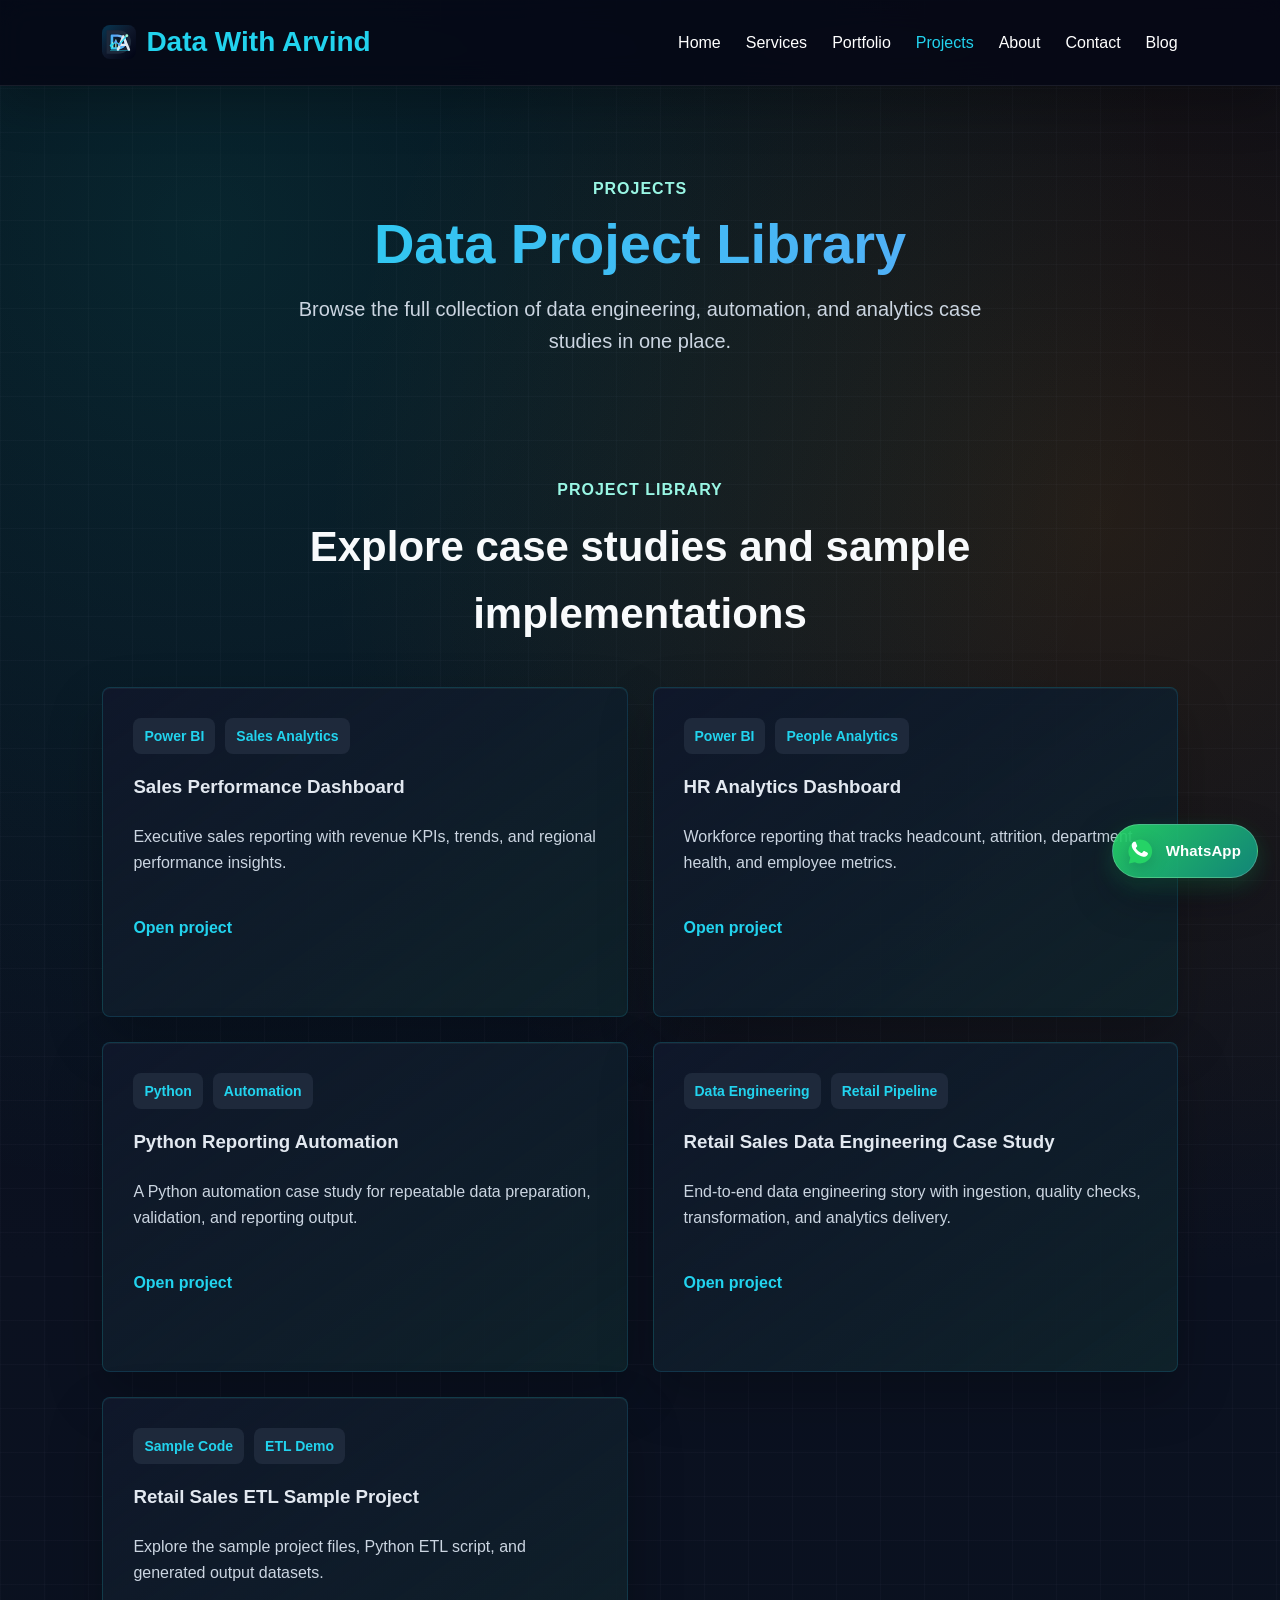
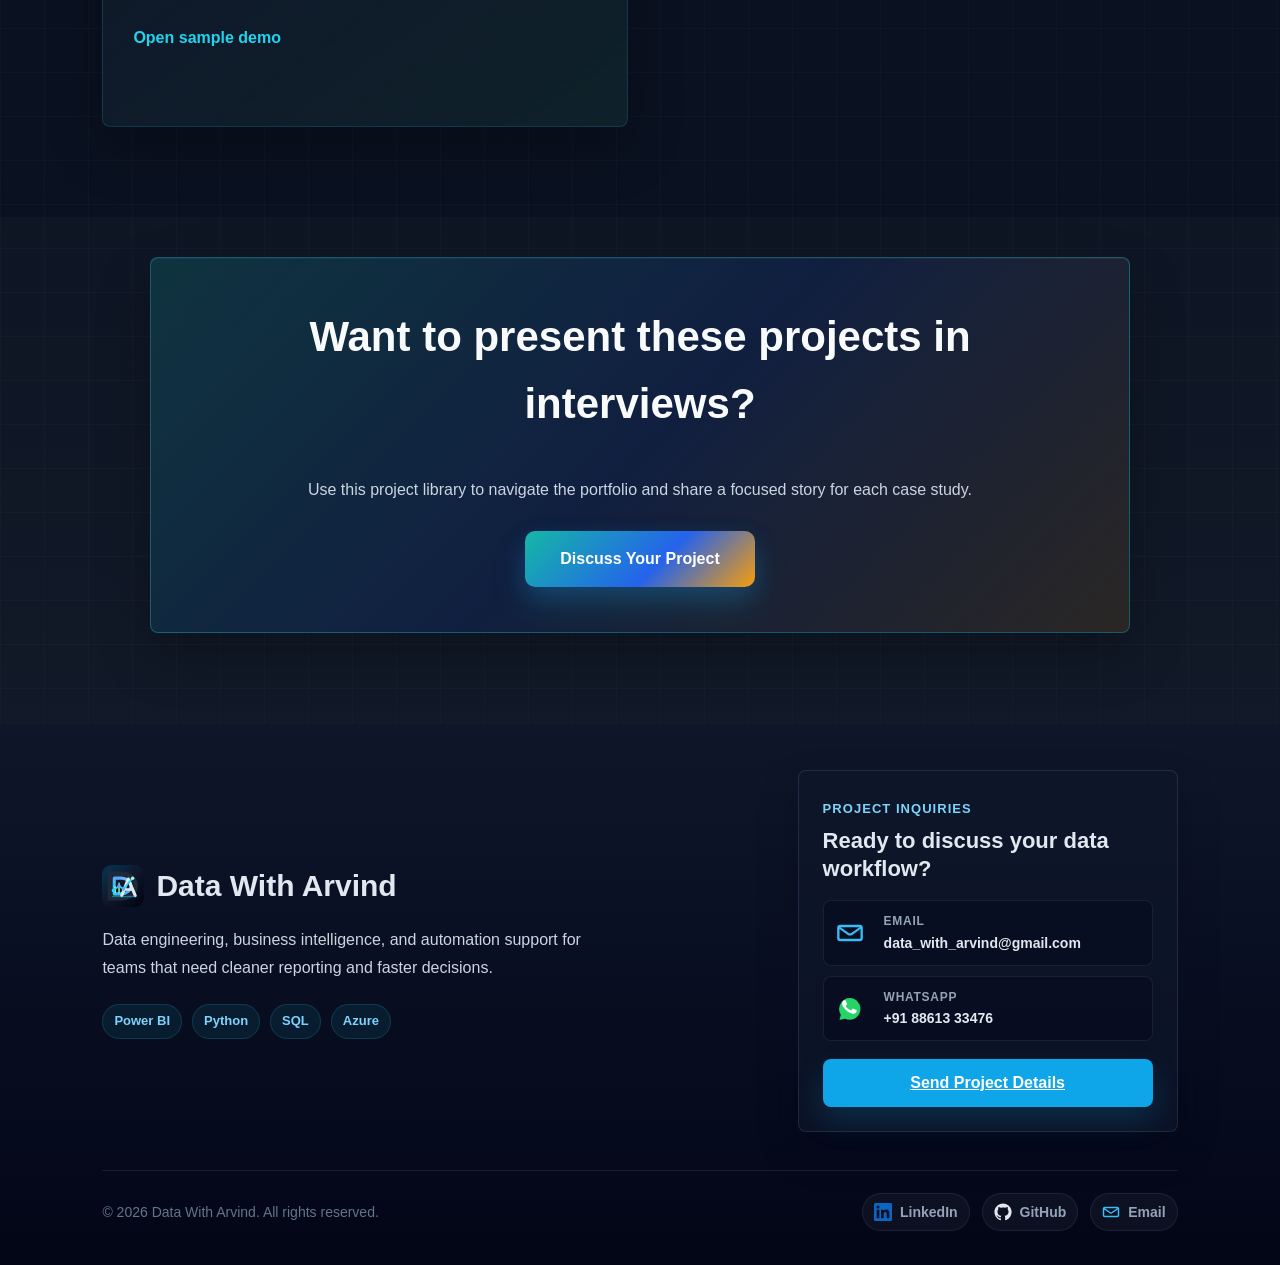
==== commit f8081cbe: "Refresh homepage design" ====
--- a/projects/index.html
+++ b/projects/index.html
@@ -5,6 +5,7 @@
 <meta name="viewport" content="width=device-width, initial-scale=1.0">
 <meta name="description" content="Project library for Data With Arvind, showing data engineering, automation, and dashboard case studies.">
 <title>Projects | Data With Arvind</title>
+<link rel="icon" type="image/svg+xml" href="../images/favicon.svg">
 <link rel="stylesheet" href="../css/style.css">
 </head>
 
@@ -95,19 +96,44 @@
 </main>
 
 <footer class="footer">
-<h2>Data With Arvind</h2>
-<p>Building data pipelines, dashboards, and automation solutions.</p>
-<div class="footer-links">
-<a href="https://www.linkedin.com/" target="_blank" rel="noopener">LinkedIn</a>
-<a href="https://github.com/" target="_blank" rel="noopener">GitHub</a>
-<a href="mailto:data_with_arvind@gmail.com">Email</a>
+<div class="footer-shell footer-simple">
+<div class="footer-main">
+<div class="footer-brand-block">
+<a class="footer-brand" href="../index.html">Data With Arvind</a>
+<p class="footer-copy">Data engineering, business intelligence, and automation support for teams that need cleaner reporting and faster decisions.</p>
+<div class="footer-badges" aria-label="Core specialties">
+<span>Power BI</span>
+<span>Python</span>
+<span>SQL</span>
+<span>Azure</span>
 </div>
-<p>&copy; 2026 Data With Arvind</p>
+</div>
+
+<div class="footer-contact-panel">
+<div>
+<span class="footer-eyebrow">Project inquiries</span>
+<strong>Ready to discuss your data workflow?</strong>
+</div>
+<div class="footer-contact-list">
+<a href="mailto:data_with_arvind@gmail.com"><img src="../images/icon-email.svg" alt="" aria-hidden="true"><span>Email</span><strong>data_with_arvind@gmail.com</strong></a>
+<a href="https://wa.me/918861333476"><img src="../images/icon-whatsapp.svg" alt="" aria-hidden="true"><span>WhatsApp</span><strong>+91 88613 33476</strong></a>
+</div>
+<a class="footer-cta" href="../contact.html">Send Project Details</a>
+</div>
+</div>
+
+<div class="footer-bottom">
+<p>&copy; 2026 Data With Arvind. All rights reserved.</p>
+<div class="footer-social" aria-label="Social links">
+<a href="https://www.linkedin.com/in/data-with-arvind/" target="_blank" rel="noopener"><img src="../images/icon-linkedin.svg" alt="" aria-hidden="true">LinkedIn</a>
+<a href="https://github.com/data-with-arvind" target="_blank" rel="noopener"><img src="../images/icon-github.svg" alt="" aria-hidden="true">GitHub</a>
+<a href="mailto:data_with_arvind@gmail.com"><img src="../images/icon-email.svg" alt="" aria-hidden="true">Email</a>
+</div>
+</div>
+</div>
 </footer>
 
-<a href="https://wa.me/918861333476" class="whatsapp-btn" aria-label="Chat on WhatsApp">
-WA
-</a>
+<a href="https://wa.me/918861333476" class="whatsapp-btn" aria-label="Chat on WhatsApp"><img src="../images/icon-whatsapp.svg" alt="" aria-hidden="true"><span>WhatsApp</span></a>
 
 </body>
 </html>
--- a/css/style.css
+++ b/css/style.css
@@ -38,10 +38,21 @@
 }
 
 .logo{
+    display:inline-flex;
+    align-items:center;
+    gap:10px;
     font-size:28px;
     font-weight:700;
     color:#22d3ee;
     text-decoration:none;
+}
+
+.logo:before{
+    content:"";
+    width:34px;
+    height:34px;
+    flex:0 0 auto;
+    background:url("../images/logo-mark.svg") center/contain no-repeat;
 }
 
 nav ul{
@@ -313,16 +324,23 @@
 
 .analysis-highlights{
     display:grid;
-    grid-template-columns:1.2fr 0.8fr;
+    grid-template-columns:1.1fr .9fr;
     gap:25px;
     margin-top:35px;
 }
 
 .analysis-chart-card,
-.analysis-summary{
+.analysis-table-card,
+.analysis-summary,
+.forecast-paid-card{
     padding:30px;
     background:rgba(15,23,42,.92);
     border:1px solid rgba(34,211,238,.12);
+}
+
+.analysis-summary,
+.forecast-paid-card{
+    grid-column:1 / -1;
 }
 
 .ai-solutions{
@@ -356,9 +374,38 @@
 }
 
 .analysis-chart-card h3,
-.analysis-summary h3{
+.analysis-table-card h3,
+.analysis-summary h3,
+.forecast-paid-card h3{
     color:#60a5fa;
     margin-bottom:18px;
+}
+
+.analysis-panel-heading{
+    display:flex;
+    align-items:flex-start;
+    justify-content:space-between;
+    gap:18px;
+    margin-bottom:18px;
+}
+
+.analysis-panel-heading span{
+    display:block;
+    color:#94a3b8;
+    font-size:13px;
+    font-weight:700;
+    letter-spacing:.08em;
+    text-transform:uppercase;
+}
+
+.analysis-panel-heading h3{
+    margin:4px 0 0;
+}
+
+.analysis-panel-heading strong{
+    flex:0 0 auto;
+    color:#22d3ee;
+    font-size:28px;
 }
 
 .mini-chart{
@@ -381,6 +428,105 @@
 .mini-bar-four{height:86%;}
 .mini-bar-five{height:74%;}
 
+.advanced-chart{
+    min-height:220px;
+    display:flex;
+    flex-direction:column;
+    justify-content:flex-end;
+    gap:14px;
+}
+
+.chart-track{
+    display:grid;
+    grid-template-columns:52px repeat(6,1fr);
+    align-items:end;
+    gap:14px;
+    min-height:178px;
+}
+
+.chart-track span{
+    align-self:start;
+    color:#94a3b8;
+    font-size:13px;
+}
+
+.chart-track div{
+    position:relative;
+    min-width:0;
+    height:178px;
+    display:flex;
+    align-items:flex-end;
+    border-bottom:1px solid rgba(148,163,184,.28);
+}
+
+.chart-track b{
+    width:100%;
+    display:block;
+    border-radius:8px 8px 0 0;
+    background:linear-gradient(180deg,#22d3ee,#2563eb);
+    box-shadow:0 12px 28px rgba(34,211,238,.16);
+}
+
+.target-line{
+    position:absolute;
+    left:0;
+    right:0;
+    bottom:68%;
+    border-top:2px dashed rgba(248,113,113,.72);
+}
+
+.chart-labels{
+    display:grid;
+    grid-template-columns:52px repeat(6,1fr);
+    gap:14px;
+    color:#94a3b8;
+    font-size:13px;
+    text-align:center;
+}
+
+.chart-labels span:first-child{
+    grid-column:2;
+}
+
+.analysis-table-wrap{
+    overflow-x:auto;
+}
+
+.analysis-preview-table{
+    width:100%;
+    min-width:520px;
+    border-collapse:collapse;
+    table-layout:fixed;
+}
+
+.analysis-preview-table th,
+.analysis-preview-table td{
+    padding:14px 16px;
+    border-bottom:1px solid rgba(148,163,184,.16);
+    text-align:left;
+    color:#cbd5e1;
+    overflow-wrap:anywhere;
+}
+
+.analysis-preview-table th{
+    color:#7dd3fc;
+    background:rgba(14,165,233,.08);
+    font-size:13px;
+    text-transform:uppercase;
+    letter-spacing:.06em;
+}
+
+.analysis-preview-table td:nth-child(2),
+.analysis-preview-table td:nth-child(3){
+    font-weight:700;
+    color:#ffffff;
+}
+
+.analysis-preview-table td:last-child{
+    color:#22d3ee;
+    font-weight:700;
+}
+
 .analysis-summary p,
 .analysis-summary li{
     color:#cbd5e1;
@@ -393,6 +539,60 @@
 
 .analysis-summary li{
     margin-bottom:12px;
+}
+
+.forecast-paid-card{
+    display:grid;
+    grid-template-columns:1.1fr .9fr auto;
+    align-items:center;
+    gap:24px;
+    background:
+    linear-gradient(135deg,rgba(14,165,233,.12),rgba(22,163,74,.09)),
+    rgba(15,23,42,.94);
+}
+
+.forecast-paid-card p{
+    color:#cbd5e1;
+}
+
+.paid-label{
+    display:inline-flex;
+    margin-bottom:10px;
+    color:#86efac;
+    font-size:13px;
+    font-weight:800;
+    letter-spacing:.08em;
+    text-transform:uppercase;
+}
+
+.forecast-feature-grid{
+    display:grid;
+    grid-template-columns:repeat(3,minmax(0,1fr));
+    gap:12px;
+}
+
+.forecast-feature-grid div{
+    min-height:92px;
+    padding:16px;
+    border-radius:8px;
+    background:rgba(255,255,255,.06);
+    border:1px solid rgba(255,255,255,.08);
+}
+
+.forecast-feature-grid strong,
+.forecast-feature-grid span{
+    display:block;
+}
+
+.forecast-feature-grid strong{
+    color:#22d3ee;
+    font-size:22px;
+    margin-bottom:6px;
+}
+
+.forecast-feature-grid span{
+    color:#94a3b8;
+    font-size:14px;
 }
 
 .analyzer-teaser-section{
@@ -444,6 +644,59 @@
     margin-bottom:20px;
     padding-bottom:22px;
     border-bottom:1px solid rgba(148,163,184,.12);
+}
+
+.analysis-loading-overlay{
+    position:fixed;
+    inset:0;
+    z-index:50;
+    display:grid;
+    place-items:center;
+    padding:24px;
+    background:rgba(2,6,23,.74);
+    backdrop-filter:blur(8px);
+}
+
+.analysis-loading-overlay[hidden]{
+    display:none!important;
+}
+
+.analysis-loading-overlay div{
+    width:min(420px,100%);
+    padding:26px;
+    border-radius:8px;
+    background:rgba(15,23,42,.96);
+    border:1px solid rgba(34,211,238,.22);
+    box-shadow:0 24px 70px rgba(2,6,23,.45);
+    text-align:center;
+}
+
+.analysis-loading-overlay strong{
+    color:#e2e8f0;
+    display:block;
+    font-size:22px;
+    margin:14px 0 8px;
+}
+
+.analysis-loading-overlay small{
+    color:#a7f3d0;
+    line-height:1.45;
+}
+
+.analysis-spinner{
+    width:38px;
+    height:38px;
+    display:inline-block;
+    border-radius:999px;
+    border:4px solid rgba(148,163,184,.22);
+    border-top-color:#38bdf8;
+    animation:spin .8s linear infinite;
+}
+
+@keyframes spin{
+    to{
+        transform:rotate(360deg);
+    }
 }
 
 .analyzer-command-bar h2{
@@ -808,6 +1061,35 @@
     color:#cbd5e1;
 }
 
+.mini-chart-card{
+    background:rgba(15,23,42,.9);
+    border-color:rgba(148,163,184,.14);
+}
+
+.mini-chart-card span{
+    color:#94a3b8;
+    display:block;
+    font-size:12px;
+    font-weight:900;
+    margin-bottom:10px;
+}
+
+.mini-chart-card canvas{
+    width:100%;
+    height:190px;
+    display:block;
+    border-radius:8px;
+    background:#020617;
+    border:1px solid rgba(255,255,255,.08);
+}
+
+.mini-chart-card small{
+    color:#cbd5e1;
+    display:block;
+    line-height:1.45;
+    margin-top:10px;
+}
+
 .dashboard-card-mini canvas{
     width:100%;
     height:280px;
@@ -817,6 +1099,104 @@
     background:#020617;
     border:1px solid rgba(255,255,255,.08);
     box-shadow:inset 0 1px 0 rgba(255,255,255,.06),0 18px 45px rgba(2,6,23,.24);
+}
+
+.compare-chart-card{
+    grid-column:1 / -1;
+    background:rgba(15,23,42,.9);
+    border-color:rgba(34,211,238,.18);
+}
+
+.compare-control-grid{
+    display:grid;
+    grid-template-columns:repeat(3,minmax(0,1fr));
+    gap:12px;
+    margin:16px 0;
+}
+
+.compare-control-grid label{
+    display:grid;
+    gap:7px;
+}
+
+.compare-control-grid span{
+    color:#94a3b8;
+    font-size:12px;
+    font-weight:900;
+}
+
+.compare-control-grid select{
+    width:100%;
+    min-width:0;
+    border:1px solid rgba(148,163,184,.22);
+    border-radius:8px;
+    background:#020617;
+    color:#e2e8f0;
+    font-weight:800;
+    padding:12px 13px;
+    outline:none;
+}
+
+.compare-control-grid select:focus{
+    border-color:rgba(34,211,238,.55);
+    box-shadow:0 0 0 3px rgba(34,211,238,.12);
+}
+
+.compare-control-grid select:disabled{
+    color:#64748b;
+    cursor:not-allowed;
+}
+
+.compare-chart-grid{
+    display:grid;
+    grid-template-columns:repeat(2,minmax(0,1fr));
+    gap:14px;
+}
+
+.compare-chart-grid canvas{
+    width:100%;
+    height:250px;
+    display:block;
+    border-radius:8px;
+    background:#020617;
+    border:1px solid rgba(255,255,255,.08);
+}
+
+.compare-chart-grid small{
+    color:#cbd5e1;
+    display:block;
+    line-height:1.45;
+    margin-top:10px;
+}
+
+.compare-insight-grid{
+    display:grid;
+    grid-template-columns:repeat(4,minmax(0,1fr));
+    gap:12px;
+    margin-top:14px;
+}
+
+.compare-insight-grid div{
+    min-width:0;
+    padding:13px;
+    border-radius:8px;
+    background:rgba(2,6,23,.42);
+    border:1px solid rgba(148,163,184,.12);
+}
+
+.compare-insight-grid span{
+    color:#94a3b8;
+    display:block;
+    font-size:12px;
+    font-weight:900;
+    margin-bottom:7px;
+}
+
+.compare-insight-grid strong{
+    color:#e2e8f0;
+    display:block;
+    font-size:13px;
+    line-height:1.4;
 }
 
 .dashboard-bars{
@@ -965,6 +1345,67 @@
     border-bottom:none;
 }
 
+.column-identity-panel{
+    margin-top:20px;
+    padding:22px;
+    border-radius:8px;
+    background:rgba(15,23,42,.84);
+    border:1px solid rgba(148,163,184,.14);
+}
+
+.column-identity-heading{
+    display:flex;
+    align-items:flex-start;
+    justify-content:space-between;
+    gap:16px;
+    margin-bottom:14px;
+}
+
+.column-identity-heading span{
+    color:#94a3b8;
+    font-weight:900;
+}
+
+.column-identity-heading strong{
+    color:#7dd3fc;
+    text-align:right;
+}
+
+.column-identity-list{
+    display:grid;
+    grid-template-columns:repeat(2,minmax(0,1fr));
+    gap:12px;
+}
+
+.column-identity-item,
+.column-identity-empty{
+    padding:14px;
+    border-radius:8px;
+    background:rgba(2,6,23,.36);
+    border:1px solid rgba(148,163,184,.1);
+}
+
+.column-identity-item strong{
+    color:#e2e8f0;
+    display:block;
+    overflow-wrap:anywhere;
+}
+
+.column-identity-item span{
+    color:#38bdf8;
+    display:block;
+    font-size:12px;
+    font-weight:900;
+    margin-top:5px;
+}
+
+.column-identity-item p,
+.column-identity-empty{
+    color:#cbd5e1;
+    line-height:1.5;
+    margin:10px 0 0;
+}
+
 .ai-insight-panel{
     margin-top:20px;
     padding:22px;
@@ -1031,7 +1472,8 @@
 }
 
 .decision-brief-heading span,
-.decision-grid span{
+.decision-grid span,
+.decision-detail-grid span{
     color:#94a3b8;
     font-weight:800;
 }
@@ -1040,17 +1482,29 @@
     color:#a7f3d0;
 }
 
-.decision-grid{
+.decision-grid,
+.decision-detail-grid{
     display:grid;
     grid-template-columns:repeat(3,minmax(0,1fr));
     gap:14px;
 }
 
-.decision-grid div{
+.decision-grid div,
+.decision-detail-grid div{
     padding:14px;
     border-radius:8px;
     background:rgba(2,6,23,.42);
     border:1px solid rgba(255,255,255,.07);
+}
+
+.decision-detail-grid{
+    grid-template-columns:repeat(2,minmax(0,1fr));
+    margin-top:14px;
+}
+
+.decision-detail-grid div{
+    background:rgba(15,23,42,.58);
+    border-color:rgba(34,211,238,.12);
 }
 
 .decision-grid strong{
@@ -1061,126 +1515,12 @@
     margin-top:8px;
 }
 
-.ai-assistant-panel{
-    margin-top:20px;
-    padding:22px;
-    border-radius:8px;
-    background:linear-gradient(135deg,rgba(37,99,235,.13),rgba(15,23,42,.9));
-    border:1px solid rgba(96,165,250,.18);
-}
-
-.ai-assistant-heading{
-    display:flex;
-    align-items:flex-start;
-    justify-content:space-between;
-    gap:18px;
-    margin-bottom:16px;
-}
-
-.ai-assistant-heading span{
-    color:#94a3b8;
-    display:block;
-    font-weight:800;
-    margin-bottom:6px;
-}
-
-.ai-assistant-heading strong{
+.decision-detail-grid strong{
+    display:block;
     color:#e2e8f0;
-    display:block;
-    font-size:20px;
-    line-height:1.25;
-}
-
-.ai-assistant-heading small{
-    color:#a7f3d0;
-    max-width:220px;
-    text-align:right;
-}
-
-.ai-suggestion-row{
-    display:flex;
-    flex-wrap:wrap;
-    gap:10px;
-    margin-bottom:14px;
-}
-
-.ai-question-chip{
-    border:1px solid rgba(148,163,184,.24);
-    border-radius:999px;
-    background:rgba(15,23,42,.72);
-    color:#cbd5e1;
-    cursor:pointer;
-    font-weight:800;
-    padding:10px 14px;
-}
-
-.ai-question-chip:hover{
-    border-color:rgba(34,211,238,.44);
-    color:#ffffff;
-}
-
-.ai-chat-window{
-    display:grid;
-    gap:12px;
-    max-height:280px;
-    overflow:auto;
-    padding:14px;
-    border-radius:8px;
-    background:rgba(2,6,23,.45);
-    border:1px solid rgba(255,255,255,.08);
-}
-
-.ai-message{
-    max-width:88%;
-    padding:13px 14px;
-    border-radius:8px;
-}
-
-.ai-message span{
-    color:#7dd3fc;
-    display:block;
-    font-size:12px;
-    font-weight:900;
-    margin-bottom:6px;
-}
-
-.ai-message p{
-    color:#e2e8f0;
-    line-height:1.55;
-    margin:0;
-}
-
-.ai-message-assistant{
-    background:rgba(15,23,42,.88);
-    border:1px solid rgba(34,211,238,.16);
-}
-
-.ai-message-user{
-    justify-self:end;
-    background:linear-gradient(135deg,rgba(34,211,238,.18),rgba(37,99,235,.2));
-    border:1px solid rgba(34,211,238,.22);
-}
-
-.ai-chat-form{
-    display:grid;
-    grid-template-columns:1fr auto;
-    gap:10px;
-    margin-top:14px;
-}
-
-.ai-chat-form input{
-    min-width:0;
-    border:1px solid rgba(148,163,184,.22);
-    border-radius:8px;
-    background:rgba(2,6,23,.62);
-    color:#e2e8f0;
-    padding:14px 16px;
-    outline:none;
-}
-
-.ai-chat-form input:focus{
-    border-color:rgba(34,211,238,.5);
-    box-shadow:0 0 0 3px rgba(34,211,238,.12);
+    font-size:13px;
+    line-height:1.45;
+    margin-top:8px;
 }
 
 .paid-analysis-card{
@@ -1280,6 +1620,10 @@
         padding:14px 12px;
     }
     .analysis-highlights{
+        grid-template-columns:1fr;
+    }
+
+    .forecast-paid-card{
         grid-template-columns:1fr;
     }
 
@@ -1594,69 +1938,264 @@
 
 /* FOOTER */
 .footer{
-    text-align:center;
-
-    padding:60px 20px;
-
+    padding:0 8% 34px;
+    background:
+        linear-gradient(180deg,rgba(15,23,42,.96),rgba(2,6,23,.98)),
+        #020617;
     border-top:1px solid rgba(255,255,255,.08);
 }
 
-.footer h3{
-    color:#22d3ee;
-    margin-bottom:10px;
-}
-
-.footer h2{
-    color:#22d3ee;
-    margin-bottom:10px;
-}
-
-.footer p{
+.footer-shell{
+    max-width:1180px;
+    margin:0 auto;
+    padding-top:46px;
+}
+
+.footer-main{
+    display:grid;
+    grid-template-columns:minmax(0,1fr) minmax(280px,380px);
+    gap:34px;
+    align-items:center;
+}
+
+.footer-brand-block{
+    min-width:0;
+}
+
+.footer-brand{
+    display:inline-flex;
+    align-items:center;
+    gap:12px;
+    color:#e2e8f0;
+    font-size:30px;
+    font-weight:800;
+    text-decoration:none;
+    margin-bottom:16px;
+}
+
+.footer-brand:before{
+    content:"";
+    width:42px;
+    height:42px;
+    flex:0 0 auto;
+    background:url("../images/logo-mark.svg") center/contain no-repeat;
+}
+
+.footer-copy{
     color:#cbd5e1;
-    margin-bottom:15px;
-}
-
-.footer-links{
-    display:flex;
+    max-width:500px;
+    margin-bottom:22px;
+    line-height:1.75;
+}
+
+.footer-badges{
+    display:flex;
+    align-items:center;
+    flex-wrap:wrap;
+    gap:10px;
+}
+
+.footer-badges span{
+    display:inline-flex;
+    align-items:center;
+    min-height:32px;
+    padding:6px 11px;
+    border-radius:999px;
+    background:rgba(34,211,238,.08);
+    border:1px solid rgba(34,211,238,.16);
+    color:#7dd3fc;
+    font-size:13px;
+    font-weight:700;
+}
+
+.footer-contact-panel a:hover,
+.footer-social a:hover{
+    color:#38bdf8;
+}
+
+.footer-contact-panel{
+    display:grid;
+    gap:18px;
+    padding:24px;
+    border-radius:8px;
+    background:rgba(15,23,42,.72);
+    border:1px solid rgba(148,163,184,.16);
+    box-shadow:0 18px 42px rgba(2,6,23,.22);
+}
+
+.footer-eyebrow{
+    color:#7dd3fc;
+    font-size:13px;
+    font-weight:800;
+    letter-spacing:.08em;
+    text-transform:uppercase;
+}
+
+.footer-contact-panel > div:first-child strong{
+    display:block;
+    color:#e2e8f0;
+    font-size:22px;
+    line-height:1.25;
+    margin-top:7px;
+}
+
+.footer-contact-list{
+    display:grid;
+    gap:10px;
+}
+
+.footer-contact-list a{
+    min-width:0;
+    display:grid;
+    grid-template-columns:36px minmax(0,1fr);
+    grid-template-areas:
+        "icon label"
+        "icon value";
+    align-items:center;
+    gap:2px 12px;
+    padding:12px;
+    border-radius:8px;
+    background:rgba(2,6,23,.32);
+    border:1px solid rgba(148,163,184,.12);
+    color:#94a3b8;
+    text-decoration:none;
+    line-height:1.45;
+    overflow-wrap:anywhere;
+    transition:.2s ease;
+}
+
+.footer-contact-list a:hover{
+    border-color:rgba(56,189,248,.32);
+    background:rgba(14,165,233,.08);
+}
+
+.footer-contact-list img{
+    grid-area:icon;
+    width:28px;
+    height:28px;
+}
+
+.footer-contact-list span{
+    grid-area:label;
+    color:#94a3b8;
+    font-size:12px;
+    font-weight:800;
+    text-transform:uppercase;
+    letter-spacing:.06em;
+}
+
+.footer-contact-list strong{
+    grid-area:value;
+    color:#e2e8f0!important;
+    font-size:14px;
+    font-weight:700;
+    overflow-wrap:anywhere;
+}
+
+.footer-cta{
+    width:100%;
+    min-height:42px;
+    display:inline-flex;
+    align-items:center;
     justify-content:center;
+    padding:11px 18px;
+    border-radius:8px;
+    background:#0ea5e9;
+    color:#ffffff!important;
+    font-weight:800;
+    box-shadow:0 14px 30px rgba(14,165,233,.18);
+}
+
+.footer-cta:hover{
+    background:#0284c7;
+    transform:translateY(-2px);
+}
+
+.footer-bottom{
+    margin-top:38px;
+    padding-top:22px;
+    display:flex;
+    align-items:center;
+    justify-content:space-between;
     gap:22px;
-    margin:20px 0;
-}
-
-.footer-links a{
-    color:#22d3ee;
+    border-top:1px solid rgba(148,163,184,.14);
+}
+
+.footer-bottom p{
+    margin:0;
+    color:#64748b;
+    font-size:14px;
+}
+
+.footer-social{
+    display:flex;
+    align-items:center;
+    flex-wrap:wrap;
+    gap:12px;
+}
+
+.footer-social a{
+    min-height:38px;
+    display:inline-flex;
+    align-items:center;
+    gap:8px;
+    padding:7px 11px;
+    border-radius:999px;
+    background:rgba(255,255,255,.04);
+    border:1px solid rgba(148,163,184,.12);
+    color:#94a3b8;
     text-decoration:none;
-}
-
-.footer-links a:hover{
-    color:#60a5fa;
+    font-size:14px;
+    font-weight:700;
+}
+
+.footer-social img{
+    width:18px;
+    height:18px;
+    flex:0 0 auto;
 }
 
 /* WHATSAPP BUTTON */
-.whatsapp-btn{
+.whatsapp-btn,
+.whatsapp-float{
     position:fixed;
-
-    bottom:20px;
-    right:20px;
-
-    width:60px;
-    height:60px;
-
-    display:flex;
-    justify-content:center;
+    right:22px;
+    bottom:22px;
+    min-height:54px;
+    display:flex;
     align-items:center;
-
-    border-radius:50%;
-
-    background:#25D366;
-
-    color:white;
-
+    gap:10px;
+    padding:10px 16px 10px 12px;
+    border-radius:999px;
+    background:
+        linear-gradient(135deg,rgba(37,211,102,.94),rgba(18,140,126,.94));
+    color:#ffffff;
     text-decoration:none;
-
-    font-size:28px;
-
+    font-size:15px;
+    font-weight:800;
+    letter-spacing:.01em;
     z-index:999;
+    border:1px solid rgba(255,255,255,.2);
+    box-shadow:
+        0 18px 42px rgba(2,6,23,.34),
+        0 8px 22px rgba(37,211,102,.24);
+    transition:.2s ease;
+}
+
+.whatsapp-btn img,
+.whatsapp-float img{
+    width:31px;
+    height:31px;
+    flex:0 0 auto;
+    filter:drop-shadow(0 4px 8px rgba(2,6,23,.18));
+}
+
+.whatsapp-btn:hover,
+.whatsapp-float:hover{
+    transform:translateY(-3px);
+    box-shadow:
+        0 22px 48px rgba(2,6,23,.38),
+        0 10px 26px rgba(37,211,102,.3);
 }
 
 /* ANIMATION */
@@ -1738,6 +2277,29 @@
     .stats-grid{
         grid-template-columns:1fr 1fr;
     }
+
+    .footer{
+        padding:0 6% 30px;
+    }
+
+    .footer-shell{
+        padding-top:40px;
+    }
+
+    .footer-main{
+        grid-template-columns:1fr 1fr;
+        gap:30px 24px;
+    }
+
+    .footer-bottom{
+        flex-direction:column;
+        align-items:flex-start;
+    }
+
+    .footer-bottom{
+        gap:18px;
+    }
+
 }
 
 @media(max-width:560px){
@@ -1780,24 +2342,26 @@
         flex-direction:column;
     }
 
-    .decision-grid{
+    .decision-grid,
+    .decision-detail-grid{
         grid-template-columns:1fr;
     }
 
-    .ai-assistant-heading{
+    .compare-control-grid,
+    .compare-chart-grid,
+    .compare-insight-grid{
+        grid-template-columns:1fr;
+    }
+
+    .column-identity-heading{
         flex-direction:column;
     }
 
-    .ai-assistant-heading small{
-        max-width:none;
+    .column-identity-heading strong{
         text-align:left;
     }
 
-    .ai-message{
-        max-width:100%;
-    }
-
-    .ai-chat-form{
+    .column-identity-list{
         grid-template-columns:1fr;
     }
 
@@ -1805,8 +2369,43 @@
         padding:30px 22px;
     }
 
-    .footer-links{
-        flex-wrap:wrap;
+    .footer-main{
+        grid-template-columns:1fr;
+    }
+
+    .footer-brand{
+        font-size:25px;
+    }
+
+    .footer-copy{
+        max-width:none;
+    }
+
+    .footer-cta{
+        width:100%;
+    }
+
+    .footer-cta{
+        justify-content:center;
+    }
+
+    .footer-social{
+        width:100%;
+        justify-content:flex-start;
+        gap:12px;
+    }
+
+    .whatsapp-btn,
+    .whatsapp-float{
+        right:16px;
+        bottom:16px;
+        min-height:50px;
+        padding:9px 12px;
+    }
+
+    .whatsapp-btn span,
+    .whatsapp-float span{
+        display:none;
     }
 }
 
@@ -2047,6 +2646,10 @@
 
 @media(max-width:560px){
 
+    .forecast-feature-grid{
+        grid-template-columns:1fr;
+    }
+
     .page-header{
         padding-top:60px;
     }
@@ -2397,3 +3000,1083 @@
         grid-template-columns:1fr;
     }
 }
+
+/* HOME VISUAL REFRESH */
+.hero-visual-strip{
+    display:grid;
+    grid-template-columns:repeat(3,minmax(0,1fr));
+    gap:14px;
+    margin-top:30px;
+    max-width:590px;
+}
+
+.hero-visual-strip div,
+.takeaway-visual div,
+.profile-visual span,
+.cert-grid span{
+    border-radius:8px;
+    background:rgba(15,23,42,.72);
+    border:1px solid rgba(34,211,238,.18);
+    box-shadow:inset 0 1px 0 rgba(255,255,255,.04);
+}
+
+.hero-visual-strip div{
+    min-height:104px;
+    padding:18px;
+    display:flex;
+    flex-direction:column;
+    justify-content:center;
+}
+
+.hero-visual-strip strong{
+    color:#22d3ee;
+    font-size:32px;
+    line-height:1;
+}
+
+.hero-visual-strip span{
+    color:#94a3b8;
+    margin-top:8px;
+    font-weight:700;
+}
+
+.dashboard-flow,
+.mini-pipeline{
+    display:flex;
+    align-items:center;
+    gap:10px;
+    margin-top:18px;
+}
+
+.dashboard-flow span,
+.mini-pipeline span{
+    min-height:34px;
+    display:inline-flex;
+    align-items:center;
+    justify-content:center;
+    padding:7px 11px;
+    border-radius:8px;
+    background:rgba(34,211,238,.08);
+    border:1px solid rgba(34,211,238,.18);
+    color:#7dd3fc;
+    font-size:13px;
+    font-weight:800;
+}
+
+.dashboard-flow i,
+.mini-pipeline i{
+    width:24px;
+    height:2px;
+    background:linear-gradient(90deg,#22d3ee,transparent);
+}
+
+.visual-icon{
+    width:58px;
+    height:58px;
+    display:grid;
+    place-items:center;
+    margin-bottom:18px;
+    border-radius:8px;
+    color:#ffffff;
+    font-weight:900;
+    background:linear-gradient(135deg,#0ea5e9,#2563eb);
+    box-shadow:0 18px 34px rgba(14,165,233,.18);
+}
+
+.table-icon{background:linear-gradient(135deg,#22c55e,#0ea5e9);}
+.chart-icon{background:linear-gradient(135deg,#6366f1,#22d3ee);}
+
+.takeaway-visual{
+    display:grid;
+    grid-template-columns:repeat(4,minmax(0,1fr));
+    gap:14px;
+}
+
+.takeaway-visual div{
+    min-height:92px;
+    padding:18px;
+}
+
+.takeaway-visual span{
+    color:#22d3ee;
+    display:block;
+    font-weight:900;
+    margin-bottom:8px;
+}
+
+.takeaway-visual strong{
+    color:#e2e8f0;
+    font-size:20px;
+}
+
+.ai-card{
+    min-height:230px;
+    display:flex;
+    flex-direction:column;
+    justify-content:space-between;
+}
+
+.ai-visual{
+    position:relative;
+    min-height:152px;
+    padding:16px;
+    border-radius:8px;
+    background:
+        linear-gradient(90deg,rgba(148,163,184,.08) 1px,transparent 1px),
+        linear-gradient(rgba(148,163,184,.08) 1px,transparent 1px),
+        rgba(2,6,23,.42);
+    background-size:22px 22px;
+    border:1px solid rgba(148,163,184,.16);
+    overflow:hidden;
+}
+
+.mock-toolbar,
+.preview-top{
+    display:flex;
+    gap:6px;
+    margin-bottom:12px;
+}
+
+.mock-toolbar span,
+.preview-top span{
+    width:8px;
+    height:8px;
+    border-radius:999px;
+    background:#38bdf8;
+    opacity:.8;
+}
+
+.forecast-chart{
+    height:76px;
+    display:flex;
+    align-items:flex-end;
+    gap:10px;
+    padding-right:42px;
+}
+
+.forecast-chart span{
+    flex:1;
+    border-radius:6px 6px 0 0;
+    background:linear-gradient(180deg,#22d3ee,#2563eb);
+    box-shadow:0 12px 24px rgba(14,165,233,.16);
+}
+
+.forecast-chart span:nth-child(1){height:36%;}
+.forecast-chart span:nth-child(2){height:52%;}
+.forecast-chart span:nth-child(3){height:48%;}
+.forecast-chart span:nth-child(4){height:74%;}
+.forecast-chart span:nth-child(5){height:92%;}
+
+.forecast-line{
+    position:absolute;
+    left:28px;
+    right:26px;
+    top:74px;
+    height:3px;
+    border-radius:999px;
+    background:linear-gradient(90deg,#a7f3d0,#22d3ee,#facc15);
+    transform:rotate(-13deg);
+    box-shadow:0 0 18px rgba(34,211,238,.45);
+}
+
+.forecast-kpis{
+    display:grid;
+    grid-template-columns:repeat(3,1fr);
+    gap:8px;
+    margin-top:14px;
+}
+
+.forecast-kpis b{
+    height:26px;
+    border-radius:6px;
+    background:rgba(34,211,238,.12);
+    border:1px solid rgba(34,211,238,.18);
+}
+
+.scan-grid{
+    display:grid;
+    grid-template-columns:repeat(4,1fr);
+    gap:9px;
+}
+
+.scan-grid span{
+    min-height:42px;
+    border-radius:7px;
+    background:rgba(15,23,42,.88);
+    border:1px solid rgba(148,163,184,.15);
+}
+
+.scan-grid span:nth-child(6){
+    background:rgba(248,113,113,.28);
+    border-color:rgba(248,113,113,.72);
+    box-shadow:0 0 24px rgba(248,113,113,.24);
+}
+
+.alert-marker{
+    position:absolute;
+    right:24px;
+    top:22px;
+    width:54px;
+    height:54px;
+    display:grid;
+    place-items:center;
+    border-radius:8px;
+    background:linear-gradient(135deg,#f97316,#ef4444);
+    box-shadow:0 18px 38px rgba(239,68,68,.26);
+}
+
+.alert-marker strong{
+    color:#fff;
+    font-size:34px;
+    line-height:1;
+}
+
+.scan-line{
+    position:absolute;
+    left:14px;
+    right:14px;
+    bottom:28px;
+    height:3px;
+    border-radius:999px;
+    background:linear-gradient(90deg,transparent,#f97316,transparent);
+}
+
+.report-window{
+    min-height:104px;
+    padding:15px;
+    border-radius:8px;
+    background:rgba(15,23,42,.86);
+    border:1px solid rgba(167,243,208,.22);
+}
+
+.report-window span,
+.report-window b{
+    display:block;
+    border-radius:999px;
+}
+
+.report-window span{
+    width:46%;
+    height:18px;
+    margin-bottom:16px;
+    background:linear-gradient(90deg,#a7f3d0,#22c55e);
+}
+
+.report-window b{
+    height:9px;
+    margin-bottom:11px;
+    background:rgba(203,213,225,.28);
+}
+
+.report-window b:nth-child(3){width:82%;}
+.report-window b:nth-child(4){width:58%;}
+
+.insight-chip{
+    position:absolute;
+    right:18px;
+    top:26px;
+    width:64px;
+    height:36px;
+    border-radius:8px;
+    background:rgba(34,197,94,.18);
+    border:1px solid rgba(34,197,94,.32);
+}
+
+.spark-summary{
+    display:flex;
+    gap:7px;
+    margin-top:10px;
+}
+
+.spark-summary i{
+    flex:1;
+    height:18px;
+    border-radius:5px;
+    background:rgba(167,243,208,.16);
+}
+
+.visual-service-card{
+    min-height:235px;
+    display:flex;
+    flex-direction:column;
+    justify-content:space-between;
+}
+
+.service-visual{
+    min-height:112px;
+    border-radius:8px;
+    background:rgba(2,6,23,.35);
+    border:1px solid rgba(148,163,184,.14);
+    padding:18px;
+}
+
+.bars-visual{
+    display:flex;
+    align-items:flex-end;
+    gap:12px;
+}
+
+.bars-visual span{
+    flex:1;
+    border-radius:6px 6px 0 0;
+    background:linear-gradient(180deg,#22d3ee,#2563eb);
+}
+
+.bars-visual span:nth-child(1){height:42%;}
+.bars-visual span:nth-child(2){height:70%;}
+.bars-visual span:nth-child(3){height:54%;}
+.bars-visual span:nth-child(4){height:88%;}
+
+.code-visual span{
+    display:block;
+    height:12px;
+    margin:12px 0;
+    border-radius:999px;
+    background:linear-gradient(90deg,#22d3ee,#1e293b);
+}
+
+.code-visual span:nth-child(2){width:72%;}
+.code-visual span:nth-child(3){width:48%;}
+
+.pulse-visual{
+    display:grid;
+    place-items:center;
+}
+
+.pulse-visual span{
+    width:62px;
+    height:62px;
+    border-radius:999px;
+    background:#22d3ee;
+    box-shadow:0 0 0 18px rgba(34,211,238,.1),0 0 0 36px rgba(34,211,238,.04);
+}
+
+.cloud-visual{
+    display:grid;
+    grid-template-columns:repeat(3,1fr);
+    align-items:center;
+    gap:12px;
+}
+
+.cloud-visual span{
+    min-height:54px;
+    border-radius:8px;
+    background:linear-gradient(135deg,rgba(34,211,238,.24),rgba(37,99,235,.38));
+    border:1px solid rgba(34,211,238,.16);
+}
+
+.decision-map{
+    display:grid;
+    gap:14px;
+    margin-top:22px;
+}
+
+.decision-map div{
+    display:grid;
+    grid-template-columns:150px 1fr;
+    align-items:center;
+    gap:16px;
+}
+
+.decision-map strong{
+    color:#e2e8f0;
+}
+
+.decision-map span{
+    height:14px;
+    border-radius:999px;
+    background:linear-gradient(90deg,#22d3ee,#2563eb,transparent);
+}
+
+.decision-map div:nth-child(2) span{width:84%;}
+.decision-map div:nth-child(3) span{width:70%;}
+.decision-map div:nth-child(4) span{width:92%;}
+
+.impact-rings{
+    position:relative;
+    min-height:170px;
+    display:grid;
+    place-items:center;
+    margin-bottom:18px;
+}
+
+.impact-rings span{
+    position:absolute;
+    border-radius:999px;
+    border:1px solid rgba(34,211,238,.24);
+}
+
+.impact-rings span:nth-child(1){width:72px;height:72px;background:rgba(34,211,238,.2);}
+.impact-rings span:nth-child(2){width:122px;height:122px;}
+.impact-rings span:nth-child(3){width:170px;height:170px;}
+
+.project-preview{
+    min-height:168px;
+    display:block;
+    margin-bottom:22px;
+    padding:16px;
+    border-radius:8px;
+    background:
+        linear-gradient(180deg,rgba(15,23,42,.82),rgba(2,6,23,.54));
+    border:1px solid rgba(148,163,184,.14);
+    box-shadow:inset 0 1px 0 rgba(255,255,255,.05);
+    overflow:hidden;
+}
+
+.preview-kpis{
+    display:grid;
+    grid-template-columns:repeat(3,1fr);
+    gap:8px;
+    margin-bottom:14px;
+}
+
+.preview-kpis b{
+    height:34px;
+    border-radius:6px;
+    background:rgba(34,211,238,.1);
+    border:1px solid rgba(34,211,238,.16);
+}
+
+.preview-bars{
+    height:76px;
+    display:flex;
+    align-items:flex-end;
+    gap:9px;
+}
+
+.preview-bars span{
+    flex:1;
+    border-radius:6px 6px 0 0;
+    background:linear-gradient(180deg,#22d3ee,#2563eb);
+}
+
+.preview-bars span:nth-child(1){height:38%;}
+.preview-bars span:nth-child(2){height:62%;}
+.preview-bars span:nth-child(3){height:52%;}
+.preview-bars span:nth-child(4){height:84%;}
+.preview-bars span:nth-child(5){height:72%;}
+
+.pipeline-preview{
+    display:grid;
+    align-content:center;
+    gap:22px;
+}
+
+.pipeline-row{
+    display:grid;
+    grid-template-columns:52px 1fr 52px 1fr 52px;
+    align-items:center;
+    gap:8px;
+}
+
+.pipeline-row span{
+    width:52px;
+    height:52px;
+    border-radius:8px;
+    background:linear-gradient(135deg,#0ea5e9,#2563eb);
+    box-shadow:0 16px 28px rgba(14,165,233,.18);
+}
+
+.pipeline-row span:nth-of-type(2){
+    background:linear-gradient(135deg,#22c55e,#0ea5e9);
+}
+
+.pipeline-row span:nth-of-type(3){
+    background:linear-gradient(135deg,#6366f1,#22d3ee);
+}
+
+.pipeline-row i{
+    height:3px;
+    border-radius:999px;
+    background:linear-gradient(90deg,#38bdf8,rgba(56,189,248,.12));
+}
+
+.pipeline-status{
+    display:grid;
+    grid-template-columns:1.2fr .8fr 1fr;
+    gap:9px;
+}
+
+.pipeline-status b{
+    height:24px;
+    border-radius:6px;
+    background:rgba(148,163,184,.16);
+}
+
+.automation-preview{
+    display:grid;
+    grid-template-columns:1fr .72fr;
+    gap:14px;
+    align-items:stretch;
+}
+
+.code-lines,
+.report-output{
+    padding:14px;
+    border-radius:8px;
+    background:rgba(2,6,23,.42);
+    border:1px solid rgba(148,163,184,.12);
+}
+
+.code-lines span{
+    display:block;
+    height:10px;
+    margin-bottom:13px;
+    border-radius:999px;
+    background:linear-gradient(90deg,#22d3ee,rgba(34,211,238,.08));
+}
+
+.code-lines span:nth-child(2){width:78%;}
+.code-lines span:nth-child(3){width:62%;}
+.code-lines span:nth-child(4){width:86%;}
+
+.report-output{
+    display:grid;
+    gap:10px;
+}
+
+.report-output b{
+    border-radius:7px;
+    background:rgba(34,197,94,.16);
+    border:1px solid rgba(34,197,94,.18);
+}
+
+.profile-visual,
+.cert-grid{
+    display:flex;
+    flex-wrap:wrap;
+    gap:12px;
+    margin-top:22px;
+}
+
+.profile-visual span,
+.cert-grid span{
+    min-height:58px;
+    display:inline-flex;
+    align-items:center;
+    justify-content:center;
+    padding:12px 18px;
+    color:#7dd3fc;
+    font-weight:900;
+}
+
+.cert-grid{
+    display:grid;
+    grid-template-columns:repeat(2,minmax(0,1fr));
+}
+
+.cert-grid span{
+    width:100%;
+}
+
+@media(max-width:900px){
+    .hero-visual-strip,
+    .takeaway-visual{
+        grid-template-columns:1fr;
+        max-width:none;
+    }
+
+    .dashboard-flow,
+    .mini-pipeline{
+        flex-wrap:wrap;
+        justify-content:center;
+    }
+
+    .decision-map div{
+        grid-template-columns:1fr;
+        gap:8px;
+        text-align:left;
+    }
+}
+
+@media(max-width:560px){
+    .hero-visual-strip{
+        grid-template-columns:1fr;
+    }
+
+    .automation-preview{
+        grid-template-columns:1fr;
+    }
+
+    .pipeline-row{
+        grid-template-columns:42px 1fr 42px 1fr 42px;
+    }
+
+    .pipeline-row span{
+        width:42px;
+        height:42px;
+    }
+
+    .cert-grid{
+        grid-template-columns:1fr;
+    }
+}
+
+/* RICH HOME EXPERIENCE */
+body{
+    background:
+        linear-gradient(rgba(148,163,184,.035) 1px,transparent 1px),
+        linear-gradient(90deg,rgba(148,163,184,.035) 1px,transparent 1px),
+        radial-gradient(circle at 16% 8%,rgba(20,184,166,.16),transparent 34%),
+        radial-gradient(circle at 86% 18%,rgba(245,158,11,.12),transparent 30%),
+        linear-gradient(180deg,#050816 0%,#0b1120 44%,#07111f 100%);
+    background-size:44px 44px,44px 44px,auto,auto,auto;
+}
+
+nav{
+    background:rgba(5,8,22,.86);
+    box-shadow:0 18px 50px rgba(0,0,0,.24);
+}
+
+.hero{
+    position:relative;
+    isolation:isolate;
+    min-height:calc(100vh - 74px);
+    padding-top:58px;
+    background:
+        linear-gradient(90deg,rgba(5,8,22,.98) 0%,rgba(8,18,35,.94) 52%,rgba(6,78,59,.42) 100%),
+        linear-gradient(rgba(125,211,252,.06) 1px,transparent 1px),
+        linear-gradient(90deg,rgba(125,211,252,.06) 1px,transparent 1px);
+    background-size:auto,54px 54px,54px 54px;
+    overflow:hidden;
+}
+
+.hero:before{
+    content:"";
+    position:absolute;
+    inset:auto 8% 44px;
+    height:1px;
+    background:linear-gradient(90deg,transparent,rgba(34,211,238,.65),rgba(250,204,21,.45),transparent);
+    z-index:-1;
+}
+
+.hero-left{
+    max-width:720px;
+}
+
+.hero-tag{
+    display:inline-flex;
+    align-items:center;
+    gap:10px;
+    padding:9px 13px;
+    border-radius:8px;
+    background:rgba(20,184,166,.1);
+    border:1px solid rgba(45,212,191,.24);
+    color:#99f6e4;
+    letter-spacing:.05em;
+    text-transform:uppercase;
+    font-size:13px;
+}
+
+.hero-tag:before{
+    content:"";
+    width:8px;
+    height:8px;
+    border-radius:999px;
+    background:#22c55e;
+    box-shadow:0 0 18px rgba(34,197,94,.85);
+}
+
+.hero h1{
+    max-width:760px;
+    margin:18px 0;
+    font-size:clamp(42px,6vw,76px);
+    color:#f8fafc;
+    background:linear-gradient(90deg,#ffffff 0%,#a7f3d0 42%,#7dd3fc 72%,#facc15 100%);
+    -webkit-background-clip:text;
+    -webkit-text-fill-color:transparent;
+}
+
+.hero p{
+    color:#dbeafe;
+}
+
+.hero-visual-strip div{
+    position:relative;
+    overflow:hidden;
+    background:linear-gradient(145deg,rgba(15,23,42,.78),rgba(15,118,110,.14));
+    border-color:rgba(125,211,252,.22);
+}
+
+.hero-visual-strip div:after{
+    content:"";
+    position:absolute;
+    left:18px;
+    right:18px;
+    bottom:14px;
+    height:4px;
+    border-radius:999px;
+    background:linear-gradient(90deg,#22d3ee,#22c55e,#facc15);
+    opacity:.72;
+}
+
+.hero-buttons .btn-primary,
+.cta-panel .btn-primary,
+.forecast-paid-card .btn-primary{
+    background:linear-gradient(135deg,#14b8a6,#2563eb 58%,#f59e0b);
+    box-shadow:0 18px 34px rgba(20,184,166,.18),0 8px 22px rgba(37,99,235,.22);
+}
+
+.btn-secondary{
+    background:rgba(2,6,23,.42);
+    border-color:rgba(125,211,252,.58);
+    color:#bfdbfe;
+}
+
+.trust-badges span{
+    padding:8px 11px;
+    border-radius:8px;
+    background:rgba(15,23,42,.58);
+    border:1px solid rgba(148,163,184,.16);
+}
+
+.hero-right{
+    position:relative;
+}
+
+.dashboard-orbit{
+    position:absolute;
+    width:min(560px,88vw);
+    aspect-ratio:1;
+    border-radius:999px;
+    background:
+        conic-gradient(from 120deg,rgba(34,211,238,.04),rgba(250,204,21,.24),rgba(34,197,94,.2),rgba(34,211,238,.04));
+    filter:blur(.2px);
+    opacity:.7;
+}
+
+.rich-dashboard-card{
+    position:relative;
+    width:min(530px,100%);
+    background:
+        linear-gradient(145deg,rgba(15,23,42,.96),rgba(6,78,59,.72)),
+        rgba(15,23,42,.94);
+    border:1px solid rgba(125,211,252,.28);
+    box-shadow:0 34px 90px rgba(0,0,0,.42),inset 0 1px 0 rgba(255,255,255,.08);
+}
+
+.rich-dashboard-card:before{
+    content:"";
+    position:absolute;
+    inset:0;
+    border-radius:inherit;
+    pointer-events:none;
+    background:linear-gradient(130deg,rgba(255,255,255,.14),transparent 34%);
+}
+
+.dashboard-topline strong{
+    color:#052e16;
+    background:#86efac;
+    padding:6px 10px;
+    border-radius:8px;
+}
+
+.metric{
+    background:rgba(2,6,23,.42);
+    border:1px solid rgba(148,163,184,.14);
+    border-radius:8px;
+    padding:18px;
+}
+
+.dashboard-insights{
+    display:grid;
+    gap:10px;
+    margin:16px 0;
+}
+
+.dashboard-insights div{
+    display:grid;
+    grid-template-columns:auto 1fr;
+    grid-template-areas:"dot title" "dot note";
+    gap:2px 10px;
+    padding:12px;
+    border-radius:8px;
+    background:rgba(15,23,42,.62);
+    border:1px solid rgba(125,211,252,.16);
+}
+
+.dashboard-insights span{
+    grid-area:dot;
+    width:12px;
+    height:12px;
+    margin-top:5px;
+    border-radius:999px;
+    background:#facc15;
+    box-shadow:0 0 18px rgba(250,204,21,.5);
+}
+
+.dashboard-insights strong{
+    grid-area:title;
+    color:#e2e8f0;
+    font-size:14px;
+}
+
+.dashboard-insights small{
+    grid-area:note;
+    color:#94a3b8;
+}
+
+.chart{
+    background:
+        linear-gradient(rgba(148,163,184,.1) 1px,transparent 1px),
+        rgba(2,6,23,.36);
+    background-size:100% 25%;
+    padding:14px;
+    border:1px solid rgba(148,163,184,.12);
+    border-radius:8px;
+}
+
+.proof-ribbon{
+    width:84%;
+    margin:-34px auto 34px;
+    position:relative;
+    z-index:5;
+    display:grid;
+    grid-template-columns:.82fr 1.18fr;
+    gap:24px;
+    padding:26px;
+    border-radius:8px;
+    background:linear-gradient(135deg,rgba(15,23,42,.96),rgba(19,78,74,.88));
+    border:1px solid rgba(125,211,252,.22);
+    box-shadow:0 28px 70px rgba(0,0,0,.32);
+}
+
+.proof-ribbon > div:first-child span,
+.section-kicker{
+    color:#99f6e4;
+}
+
+.proof-ribbon > div:first-child span{
+    display:block;
+    margin-bottom:8px;
+    font-size:13px;
+    font-weight:800;
+    letter-spacing:.08em;
+    text-transform:uppercase;
+}
+
+.proof-ribbon > div:first-child strong{
+    display:block;
+    color:#f8fafc;
+    font-size:24px;
+    line-height:1.25;
+}
+
+.proof-metrics{
+    display:grid;
+    grid-template-columns:repeat(3,minmax(0,1fr));
+    gap:14px;
+}
+
+.proof-metrics article{
+    min-width:0;
+    padding:18px;
+    border-radius:8px;
+    background:rgba(2,6,23,.34);
+    border:1px solid rgba(148,163,184,.14);
+}
+
+.proof-metrics b,
+.proof-metrics strong,
+.proof-metrics span{
+    display:block;
+}
+
+.proof-metrics b{
+    color:#facc15;
+    margin-bottom:10px;
+}
+
+.proof-metrics strong{
+    color:#e2e8f0;
+    margin-bottom:7px;
+}
+
+.proof-metrics span{
+    color:#cbd5e1;
+    font-size:14px;
+    line-height:1.45;
+}
+
+.section h2{
+    color:#f8fafc;
+}
+
+.analytics-section,
+.section-alt,
+.split-section,
+.cta-section{
+    background:
+        linear-gradient(180deg,rgba(255,255,255,.018),rgba(255,255,255,.035));
+}
+
+.card,
+.analysis-card,
+.analysis-chart-card,
+.analysis-table-card,
+.analysis-summary,
+.forecast-paid-card,
+.ai-card,
+.project-card,
+.service-card,
+.why-highlight,
+.cta-panel{
+    border-radius:8px;
+    box-shadow:0 22px 55px rgba(0,0,0,.24),inset 0 1px 0 rgba(255,255,255,.045);
+}
+
+.analysis-card,
+.ai-card,
+.visual-service-card,
+.featured-project{
+    background:
+        linear-gradient(145deg,rgba(15,23,42,.95),rgba(20,83,45,.18)),
+        rgba(15,23,42,.92);
+}
+
+.visual-icon,
+.service-visual,
+.project-preview,
+.ai-visual{
+    box-shadow:inset 0 1px 0 rgba(255,255,255,.06),0 18px 36px rgba(2,6,23,.2);
+}
+
+.visual-service-card p,
+.featured-project p{
+    color:#cbd5e1;
+    margin-top:12px;
+}
+
+.visual-service-card:hover,
+.featured-project:hover,
+.analysis-card:hover,
+.ai-card:hover{
+    border-color:rgba(125,211,252,.38);
+    transform:translateY(-6px);
+}
+
+.tech-tag{
+    background:rgba(15,23,42,.74);
+    border:1px solid rgba(148,163,184,.18);
+}
+
+.cta-panel{
+    max-width:980px;
+    background:
+        linear-gradient(135deg,rgba(20,184,166,.18),rgba(37,99,235,.12),rgba(245,158,11,.12)),
+        rgba(15,23,42,.92);
+}
+
+@media(max-width:1100px){
+    .proof-ribbon{
+        width:88%;
+        grid-template-columns:1fr;
+    }
+}
+
+@media(max-width:900px){
+    .hero{
+        min-height:auto;
+        background:
+            linear-gradient(180deg,rgba(5,8,22,.98),rgba(8,18,35,.94)),
+            linear-gradient(rgba(125,211,252,.05) 1px,transparent 1px),
+            linear-gradient(90deg,rgba(125,211,252,.05) 1px,transparent 1px);
+        background-size:auto,44px 44px,44px 44px;
+    }
+
+    .proof-metrics{
+        grid-template-columns:1fr;
+    }
+}
+
+@media(max-width:560px){
+    .proof-ribbon{
+        width:92%;
+        margin-top:-18px;
+        padding:20px;
+    }
+
+    .proof-ribbon > div:first-child strong{
+        font-size:21px;
+    }
+
+    .dashboard-insights div{
+        grid-template-columns:1fr;
+        grid-template-areas:"dot" "title" "note";
+    }
+}
+
+/* HOME FIX: remove unwanted hero backdrop and keep the first screen clean */
+.hero{
+    background:
+        linear-gradient(90deg,rgba(5,8,22,.98) 0%,rgba(8,18,35,.94) 52%,rgba(6,78,59,.42) 100%),
+        linear-gradient(rgba(125,211,252,.06) 1px,transparent 1px),
+        linear-gradient(90deg,rgba(125,211,252,.06) 1px,transparent 1px);
+    background-size:auto,54px 54px,54px 54px;
+    overflow:hidden;
+}
+
+.hero:after{
+    content:"";
+    position:absolute;
+    right:-90px;
+    top:104px;
+    width:48%;
+    min-width:460px;
+    height:62%;
+    z-index:-1;
+    border-radius:8px;
+    background:
+        linear-gradient(180deg,rgba(15,23,42,.38),rgba(2,6,23,.76)),
+        repeating-linear-gradient(90deg,transparent 0 38px,rgba(125,211,252,.1) 38px 39px),
+        repeating-linear-gradient(0deg,transparent 0 34px,rgba(167,243,208,.08) 34px 35px);
+    border:1px solid rgba(125,211,252,.12);
+    box-shadow:0 40px 90px rgba(0,0,0,.24);
+    transform:skewX(-8deg);
+    opacity:.55;
+}
+
+.dashboard-orbit{
+    z-index:0;
+    opacity:.45;
+}
+
+.rich-dashboard-card{
+    z-index:2;
+}
+
+.proof-ribbon{
+    margin:28px auto 34px;
+}
+
+@media(max-width:900px){
+    .hero{
+        background:
+            linear-gradient(180deg,rgba(5,8,22,.98),rgba(8,18,35,.94)),
+            linear-gradient(rgba(125,211,252,.05) 1px,transparent 1px),
+            linear-gradient(90deg,rgba(125,211,252,.05) 1px,transparent 1px);
+        background-size:auto,44px 44px,44px 44px;
+    }
+
+    .hero:after{
+        right:-180px;
+        top:170px;
+        width:520px;
+        height:420px;
+        opacity:.28;
+    }
+
+    .proof-ribbon{
+        margin-top:24px;
+    }
+}
+
+@media(max-width:560px){
+    .hero:after{
+        display:none;
+    }
+
+    .proof-ribbon{
+        margin-top:18px;
+    }
+}
